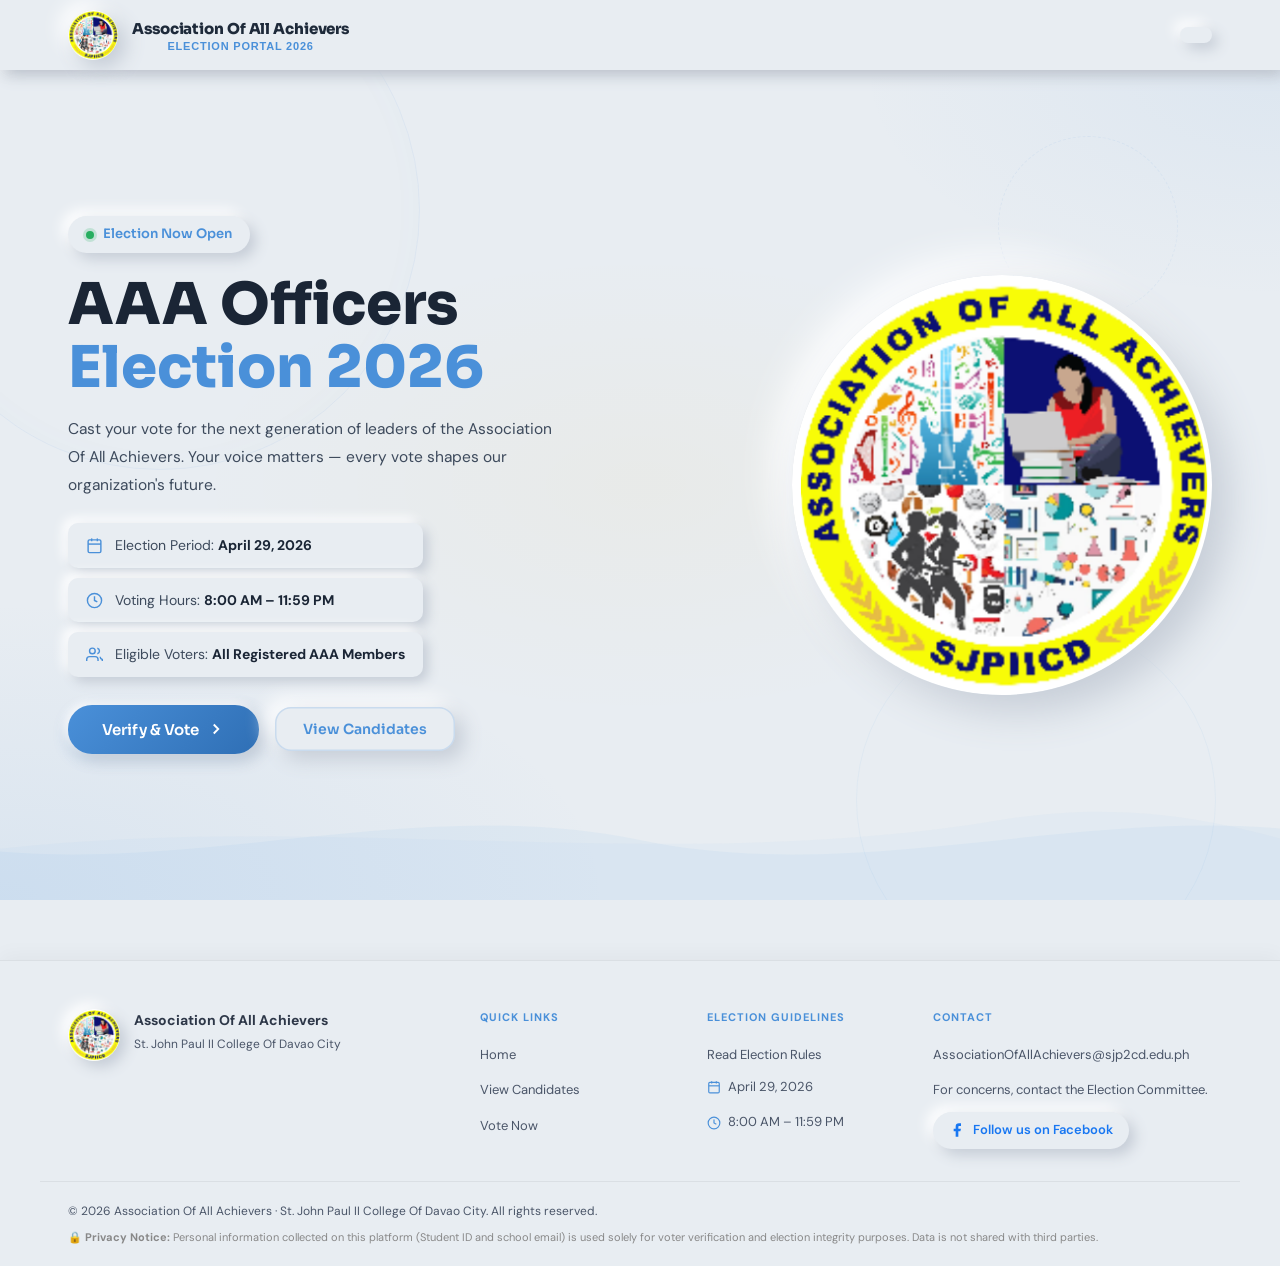
==== index.html @ 5f57560d "commit" ====
<!DOCTYPE html>
<html lang="en">
<head>
  <meta charset="UTF-8" />
  <meta name="viewport" content="width=device-width, initial-scale=1.0" />
  <title>AAA Election System</title>
  <link rel="icon" type="image/png" href="img/AAA.png" />
  <link rel="preconnect" href="https://fonts.googleapis.com" />
  <link rel="preconnect" href="https://fonts.gstatic.com" crossorigin />
  <link href="https://fonts.googleapis.com/css2?family=Sora:wght@300;400;500;600;700;800&family=DM+Sans:ital,opsz,wght@0,9..40,300;0,9..40,400;0,9..40,500;1,9..40,300&display=swap" rel="stylesheet" />
  <link rel="stylesheet" href="css/style.css" />
</head>
<body>

  <!-- HEADER -->
  <header class="site-header">
    <div class="header-inner">
      <button class="logo" onclick="goToStep('stepLanding')" title="Home">
        <div class="logo-badge">
          <img src="img/AAA.png" alt="AAA Logo" class="logo-img" />
        </div>
        <div class="logo-text">
          <span class="org-name">Association Of All Achievers</span>
          <span class="election-label">Election Portal 2026</span>
        </div>
      </button>
      <div class="header-status" id="headerStatus"></div>
    </div>
  </header>

  <main id="app">

    <!-- STEP 1: LANDING -->
    <section id="stepLanding" class="step active">
      <div class="landing-hero">
        <div class="hero-bg-pattern"></div>
        <div class="hero-content">

          <!-- Left: Text -->
          <div class="hero-text">
            <div class="election-badge">
              <span class="badge-dot"></span>
              Election Now Open
            </div>
            <h1 class="hero-title">
              AAA Officers<br />
              <span class="title-accent">Election 2026</span>
            </h1>
            <p class="hero-desc">
              Cast your vote for the next generation of leaders of the Association Of All Achievers.
              Your voice matters — every vote shapes our organization's future.
            </p>
            <div class="election-meta">
              <div class="meta-item">
                <svg viewBox="0 0 24 24" fill="none" stroke="currentColor" stroke-width="2"><rect x="3" y="4" width="18" height="18" rx="2"/><line x1="16" y1="2" x2="16" y2="6"/><line x1="8" y1="2" x2="8" y2="6"/><line x1="3" y1="10" x2="21" y2="10"/></svg>
                <span>Election Period: <strong>April 29, 2026</strong></span>
              </div>
              <div class="meta-item">
                <svg viewBox="0 0 24 24" fill="none" stroke="currentColor" stroke-width="2"><circle cx="12" cy="12" r="10"/><polyline points="12 6 12 12 16 14"/></svg>
                <span>Voting Hours: <strong>8:00 AM – 11:59 PM</strong></span>
              </div>
              <div class="meta-item">
                <svg viewBox="0 0 24 24" fill="none" stroke="currentColor" stroke-width="2"><path d="M17 21v-2a4 4 0 0 0-4-4H5a4 4 0 0 0-4 4v2"/><circle cx="9" cy="7" r="4"/><path d="M23 21v-2a4 4 0 0 1-3-3.87"/><path d="M16 3.13a4 4 0 0 1 0 7.75"/></svg>
                <span>Eligible Voters: <strong>All Registered AAA Members</strong></span>
              </div>
            </div>
            <div class="hero-actions">
              <button class="btn-primary btn-large" onclick="goToStep('stepVerify')">
                <span>Verify &amp; Vote</span>
                <svg viewBox="0 0 24 24" fill="none" stroke="currentColor" stroke-width="2.5"><polyline points="9 18 15 12 9 6"/></svg>
              </button>
              <button class="btn-ghost" onclick="goToStep('stepCandidates')">View Candidates</button>
            </div>
          </div><!-- end hero-text -->

          <!-- Right: Logo -->
          <div class="hero-visual">
            <div class="vote-illustration">
              <div class="vi-circle vi-c1"></div>
              <div class="vi-circle vi-c2"></div>
              <div class="vi-logo-wrap">
                <img src="img/AAA.png" alt="Association Of All Achievers" class="vi-logo-img" />
              </div>
            </div>
          </div>

        </div><!-- end hero-content -->
      </div><!-- end landing-hero -->
    </section>

    <!-- STEP 2: VOTER VERIFICATION -->
    <section id="stepVerify" class="step">
      <div class="container">
        <div class="step-header">
          <button class="back-btn" onclick="goToStep('stepLanding')">
            <svg viewBox="0 0 24 24" fill="none" stroke="currentColor" stroke-width="2.5"><polyline points="15 18 9 12 15 6"/></svg>
            Back
          </button>
          <div class="step-indicator">
            <span class="si-num">01</span>
            <span class="si-label">Voter Verification</span>
          </div>
        </div>
        <div class="verify-layout">
          <div class="verify-info">
            <h2 class="section-title">Verify Your Identity</h2>
            <p class="section-desc">Enter your Student ID and school email to access the ballot. Only registered members in the voter masterlist may vote.</p>
            <div class="info-rules">
              <div class="rule-item">
                <div class="rule-icon">
                  <svg viewBox="0 0 24 24" fill="none" stroke="currentColor" stroke-width="2"><path d="M22 10v6M2 10l10-5 10 5-10 5z"/><path d="M6 12v5c3 3 9 3 12 0v-5"/></svg>
                </div>
                <p>Must be a registered AAA member</p>
              </div>
              <div class="rule-item">
                <div class="rule-icon">
                  <svg viewBox="0 0 24 24" fill="none" stroke="currentColor" stroke-width="2"><path d="M4 4h16c1.1 0 2 .9 2 2v12c0 1.1-.9 2-2 2H4c-1.1 0-2-.9-2-2V6c0-1.1.9-2 2-2z"/><polyline points="22,6 12,13 2,6"/></svg>
                </div>
                <p>School email must end with @sjp2cd.edu.ph</p>
              </div>
              <div class="rule-item">
                <div class="rule-icon">
                  <svg viewBox="0 0 24 24" fill="none" stroke="currentColor" stroke-width="2"><path d="M9 12l2 2 4-4"/><path d="M20 12c0 4.418-3.582 8-8 8S4 16.418 4 12 7.582 4 12 4s8 3.582 8 8z"/></svg>
                </div>
                <p>Each student can vote only once</p>
              </div>
            </div>
          </div>
          <div class="verify-form-card">
            <div class="form-card-header">
              <div class="form-card-icon">
                <svg viewBox="0 0 24 24" fill="none" stroke="currentColor" stroke-width="2"><path d="M12 22s8-4 8-10V5l-8-3-8 3v7c0 6 8 10 8 10z"/></svg>
              </div>
              <div><h3>Voter Login</h3><p>Enter your credentials below</p></div>
            </div>
            <div class="form-group">
              <label for="studentId">Student ID</label>
              <div class="input-wrapper">
                <svg class="input-icon" viewBox="0 0 24 24" fill="none" stroke="currentColor" stroke-width="2"><rect x="2" y="7" width="20" height="14" rx="2"/><path d="M16 3H8a1 1 0 0 0-1 1v3h10V4a1 1 0 0 0-1-1z"/></svg>
                <input type="text" id="studentId" placeholder="e.g. 2021-00123" autocomplete="off" />
              </div>
              <span class="field-error" id="studentIdError"></span>
            </div>
            <div class="form-group">
              <label for="schoolEmail">School Email</label>
              <div class="input-wrapper">
                <svg class="input-icon" viewBox="0 0 24 24" fill="none" stroke="currentColor" stroke-width="2"><path d="M4 4h16c1.1 0 2 .9 2 2v12c0 1.1-.9 2-2 2H4c-1.1 0-2-.9-2-2V6c0-1.1.9-2 2-2z"/><polyline points="22,6 12,13 2,6"/></svg>
                <input type="email" id="schoolEmail" placeholder="yourname@sjp2cd.edu.ph" autocomplete="off" />
              </div>
              <span class="field-error" id="schoolEmailError"></span>
            </div>
            <div class="form-message" id="verifyMessage"></div>
            <button class="btn-primary btn-full" id="verifyBtn" onclick="verifyVoter()">
              <span id="verifyBtnText">Verify Identity</span>
              <div class="btn-spinner hidden" id="verifySpinner"></div>
            </button>
          </div>
        </div>
      </div>
    </section>

    <!-- STEP 3: CANDIDATES -->
    <section id="stepCandidates" class="step">
      <div class="container">
        <div class="step-header">
          <button class="back-btn" id="candidatesBackBtn" onclick="goToStep('stepLanding')">
            <svg viewBox="0 0 24 24" fill="none" stroke="currentColor" stroke-width="2.5"><polyline points="15 18 9 12 15 6"/></svg>
            Back
          </button>
          <div class="step-indicator">
            <span class="si-num">02</span>
            <span class="si-label">Meet the Candidates</span>
          </div>
        </div>
        <div class="candidates-header">
          <h2 class="section-title">Candidates for AY 2026–2027</h2>
          <p class="section-desc">Get to know the candidates running for office. Click on any candidate to read their full platform.</p>
        </div>
        <div id="candidatesDisplay" class="candidates-wrapper">
          <div class="loading-state"><div class="spinner"></div><p>Loading candidates...</p></div>
        </div>
        <div class="candidates-footer" id="candidatesFooter" style="display:none;">
          <button class="btn-primary btn-large" onclick="proceedToVote()">
            <span>Proceed to Vote</span>
            <svg viewBox="0 0 24 24" fill="none" stroke="currentColor" stroke-width="2.5"><polyline points="9 18 15 12 9 6"/></svg>
          </button>
        </div>
      </div>
    </section>

    <!-- STEP 4: BALLOT -->
    <section id="stepBallot" class="step">
      <div class="container">
        <div class="step-header">
          <button class="back-btn" onclick="goToStep('stepCandidates')">
            <svg viewBox="0 0 24 24" fill="none" stroke="currentColor" stroke-width="2.5"><polyline points="15 18 9 12 15 6"/></svg>
            Back
          </button>
          <div class="step-indicator">
            <span class="si-num">03</span>
            <span class="si-label">Official Ballot</span>
          </div>
        </div>
        <div class="ballot-header">
          <h2 class="section-title">Cast Your Vote</h2>
          <p class="section-desc">Select <strong>one candidate per position</strong>. You must vote for all positions before submitting.</p>
          <div class="voter-badge" id="voterBadge">
            <svg viewBox="0 0 24 24" fill="none" stroke="currentColor" stroke-width="2"><path d="M20 21v-2a4 4 0 0 0-4-4H8a4 4 0 0 0-4 4v2"/><circle cx="12" cy="7" r="4"/></svg>
            <span id="voterName">Verified Voter</span>
          </div>
        </div>
        <div id="ballotDisplay" class="ballot-wrapper"></div>
        <div class="ballot-progress">
          <div class="progress-label">
            <span>Positions filled:</span>
            <span id="progressCount">0 / 0</span>
          </div>
          <div class="progress-bar"><div class="progress-fill" id="progressFill"></div></div>
        </div>
        <div class="ballot-actions">
          <button class="btn-primary btn-large" id="reviewBtn" onclick="goToReview()" disabled>
            <span>Review &amp; Submit</span>
            <svg viewBox="0 0 24 24" fill="none" stroke="currentColor" stroke-width="2.5"><polyline points="9 18 15 12 9 6"/></svg>
          </button>
        </div>
      </div>
    </section>

    <!-- STEP 5: REVIEW -->
    <section id="stepReview" class="step">
      <div class="container">
        <div class="step-header">
          <button class="back-btn" onclick="goToStep('stepBallot')">
            <svg viewBox="0 0 24 24" fill="none" stroke="currentColor" stroke-width="2.5"><polyline points="15 18 9 12 15 6"/></svg>
            Back to Ballot
          </button>
          <div class="step-indicator">
            <span class="si-num">04</span>
            <span class="si-label">Review Your Votes</span>
          </div>
        </div>
        <div class="review-header">
          <h2 class="section-title">Review Your Selections</h2>
          <p class="section-desc">Please double-check your choices. <strong>Votes cannot be changed after submission.</strong></p>
        </div>
        <div id="reviewDisplay" class="review-wrapper"></div>
        <div class="review-warning">
          <svg viewBox="0 0 24 24" fill="none" stroke="currentColor" stroke-width="2"><path d="M10.29 3.86L1.82 18a2 2 0 0 0 1.71 3h16.94a2 2 0 0 0 1.71-3L13.71 3.86a2 2 0 0 0-3.42 0z"/><line x1="12" y1="9" x2="12" y2="13"/><line x1="12" y1="17" x2="12.01" y2="17"/></svg>
          <p>By clicking "Submit Vote", you confirm that these are your final choices. This action is <strong>irreversible</strong>.</p>
        </div>
        <div class="review-actions">
          <button class="btn-outline" onclick="goToStep('stepBallot')">Edit Ballot</button>
          <button class="btn-primary btn-large" id="submitBtn" onclick="submitVote()">
            <span id="submitBtnText">Submit Vote</span>
            <div class="btn-spinner hidden" id="submitSpinner"></div>
          </button>
        </div>
      </div>
    </section>

    <!-- STEP 6: SUCCESS -->
    <section id="stepSuccess" class="step">
      <div class="container">
        <div class="success-wrapper">
          <div class="success-animation">
            <div class="success-ring"></div>
            <div class="success-check">
              <svg viewBox="0 0 24 24" fill="none" stroke="currentColor" stroke-width="3"><polyline points="20 6 9 17 4 12"/></svg>
            </div>
          </div>
          <h2 class="success-title">Vote Submitted!</h2>
          <p class="success-desc">Your vote has been recorded successfully. Thank you for participating in the AAA Election 2026.</p>
          <div class="ref-card" id="refCard">
            <p class="ref-label">Reference Number</p>
            <p class="ref-num" id="refNumber">—</p>
            <p class="ref-hint">Take a screenshot of this for your records.</p>
          </div>
          <div class="success-summary" id="successSummary"></div>
          <p class="success-footer">The polls close on <strong>April 29, 2026 at 11:59 PM</strong>. Results will be announced shortly after.</p>
        </div>
      </div>
    </section>

  </main>

  <!-- FOOTER -->
  <footer class="site-footer">
    <div class="footer-inner">

      <!-- Brand -->
      <div class="footer-brand">
        <div class="footer-logo">
          <img src="img/AAA.png" alt="AAA Logo" />
        </div>
        <div>
          <p class="footer-org">Association Of All Achievers</p>
          <p class="footer-school">St. John Paul II College Of Davao City</p>
        </div>
      </div>

      <!-- Quick Links -->
      <div class="footer-col">
        <p class="footer-heading">Quick Links</p>
        <ul class="footer-links">
          <li><a href="#" onclick="goToStep('stepLanding'); return false;">Home</a></li>
          <li><a href="#" onclick="goToStep('stepCandidates'); return false;">View Candidates</a></li>
          <li><a href="#" onclick="goToStep('stepVerify'); return false;">Vote Now</a></li>
        </ul>
      </div>

      <!-- Election Guidelines -->
      <div class="footer-col">
        <p class="footer-heading">Election Guidelines</p>
        <ul class="footer-links">
          <li><a href="#" onclick="openGuidelinesModal(); return false;">Read Election Rules</a></li>
          <li><span class="footer-text footer-icon-item">
            <svg viewBox="0 0 24 24" fill="none" stroke="currentColor" stroke-width="2" width="14" height="14"><rect x="3" y="4" width="18" height="18" rx="2"/><line x1="16" y1="2" x2="16" y2="6"/><line x1="8" y1="2" x2="8" y2="6"/><line x1="3" y1="10" x2="21" y2="10"/></svg>
            April 29, 2026
          </span></li>
          <li><span class="footer-text footer-icon-item">
            <svg viewBox="0 0 24 24" fill="none" stroke="currentColor" stroke-width="2" width="14" height="14"><circle cx="12" cy="12" r="10"/><polyline points="12 6 12 12 16 14"/></svg>
            8:00 AM – 11:59 PM
          </span></li>
        </ul>
      </div>

      <!-- Contact -->
      <div class="footer-col">
        <p class="footer-heading">Contact</p>
        <ul class="footer-links">
          <li><a href="mailto:AssociationOfAllAchievers@sjp2cd.edu.ph">AssociationOfAllAchievers@sjp2cd.edu.ph</a></li>
          <li><span class="footer-text">For concerns, contact the Election Committee.</span></li>
          <li>
            <a href="https://www.facebook.com/profile.php?id=61577007655393" target="_blank" rel="noopener noreferrer" class="fb-link">
              <svg xmlns="http://www.w3.org/2000/svg" viewBox="0 0 24 24" fill="currentColor" width="16" height="16"><path d="M18 2h-3a5 5 0 0 0-5 5v3H7v4h3v8h4v-8h3l1-4h-4V7a1 1 0 0 1 1-1h3z"/></svg>
              Follow us on Facebook
            </a>
          </li>
        </ul>
      </div>

    </div>

    <!-- Bottom bar -->
    <div class="footer-bottom">
      <p>© 2026 Association Of All Achievers · St. John Paul II College Of Davao City. All rights reserved.</p>
      <p class="footer-privacy">
        🔒 <strong>Privacy Notice:</strong> Personal information collected on this platform (Student ID and school email) is used solely for voter verification and election integrity purposes. Data is not shared with third parties.
      </p>
    </div>
  </footer>

  <!-- ELECTION GUIDELINES MODAL -->
  <div class="modal-overlay" id="guidelinesOverlay" onclick="closeGuidelinesModal()">
    <div class="modal-card" onclick="event.stopPropagation()" style="max-width:560px;">
      <button class="modal-close" onclick="closeGuidelinesModal()">
        <svg viewBox="0 0 24 24" fill="none" stroke="currentColor" stroke-width="2.5"><line x1="18" y1="6" x2="6" y2="18"/><line x1="6" y1="6" x2="18" y2="18"/></svg>
      </button>
      <div style="padding: 36px 32px;">
        <h2 style="font-size:1.3rem; font-weight:700; color:var(--text-primary); margin-bottom:6px;">Election Guidelines</h2>
        <p style="font-size:13px; color:var(--text-secondary); margin-bottom:24px;">AAA Officers Election AY 2026–2027</p>
        <ol class="guidelines-list">
          <li>Only registered AAA members with a valid Student ID and school email (<strong>@sjp2cd.edu.ph</strong>) are eligible to vote.</li>
          <li>Each voter may cast their vote <strong>only once</strong>. Duplicate voting is strictly prohibited.</li>
          <li>Voters must select <strong>one candidate per position</strong>. Incomplete ballots will not be accepted.</li>
          <li>Once submitted, votes are <strong>final and cannot be changed</strong>.</li>
          <li>Campaigning, vote-buying, and any form of electoral fraud are strictly prohibited.</li>
          <li>All personal data collected is used solely for voter verification and will not be shared with third parties.</li>
          <li>Results will be announced by the Election Committee after the polls close on <strong>April 29, 2026 at 11:59 PM</strong>.</li>
          <li>Any disputes or concerns must be raised with the Election Committee within 24 hours after the polls close.</li>
        </ol>
      </div>
    </div>
  </div>

  <!-- CANDIDATE DETAIL MODAL -->
  <div class="modal-overlay" id="modalOverlay" onclick="closeModal()">
    <div class="modal-card" onclick="event.stopPropagation()">
      <button class="modal-close" onclick="closeModal()">
        <svg viewBox="0 0 24 24" fill="none" stroke="currentColor" stroke-width="2.5"><line x1="18" y1="6" x2="6" y2="18"/><line x1="6" y1="6" x2="18" y2="18"/></svg>
      </button>
      <div id="modalContent"></div>
    </div>
  </div>

  <!-- BACK TO TOP BUTTON -->
  <button class="back-to-top" id="backToTop" onclick="backToTop()" title="Back to top">
    <svg viewBox="0 0 24 24" fill="none" stroke="currentColor" stroke-width="2.5"><polyline points="18 15 12 9 6 15"/></svg>
  </button>

  <script src="js/config.js"></script>
  <script src="js/data.js"></script>
  <script src="js/app.js"></script>
</body>
</html>
---- css/style.css ----
/* =============================================
   AAA ELECTION SYSTEM — NEUMORPHIC UI
   Soft, tactile, extruded design
   Font: Sora + DM Sans
============================================= */

:root {
  --bg: #e8edf2;
  --surface: #e8edf2;
  --shadow-light: #ffffff;
  --shadow-dark: #c5ccd6;
  --neu-flat: 6px 6px 14px var(--shadow-dark), -6px -6px 14px var(--shadow-light);
  --neu-pressed: inset 4px 4px 10px var(--shadow-dark), inset -4px -4px 10px var(--shadow-light);
  --neu-raised: 8px 8px 20px var(--shadow-dark), -8px -8px 20px var(--shadow-light);
  --neu-raised-lg: 12px 12px 28px var(--shadow-dark), -12px -12px 28px var(--shadow-light);
  --neu-inset: inset 3px 3px 8px var(--shadow-dark), inset -3px -3px 8px var(--shadow-light);
  --primary: #4a90d9;
  --primary-dark: #2f6fb5;
  --primary-glow: rgba(74, 144, 217, 0.25);
  --accent: #f0a500;
  --accent-glow: rgba(240, 165, 0, 0.2);
  --success: #27ae60;
  --success-glow: rgba(39, 174, 96, 0.2);
  --danger: #e74c3c;
  --danger-glow: rgba(231, 76, 60, 0.2);
  --text: #2d3748;
  --text-primary: #2d3748;
  --text-secondary: #4a5568;
  --text-muted: #718096;
  --text-light: #a0aec0;
  --radius: 16px;
  --radius-sm: 10px;
  --radius-lg: 24px;
  --radius-xl: 32px;
  --font: 'Sora', sans-serif;
  --font-head: 'Sora', sans-serif;
  --font-body: 'DM Sans', sans-serif;
  --transition: .25s cubic-bezier(.4, 0, .2, 1);
}

*, *::before, *::after { box-sizing: border-box; margin: 0; padding: 0; }
html { scroll-behavior: smooth; }
body { font-family: var(--font-body); background: var(--bg); color: var(--text); line-height: 1.6; min-height: 100vh; display: flex; flex-direction: column; }

/* ======= HEADER — stronger navbar presence ======= */
.site-header { background: var(--bg); box-shadow: 0 2px 16px rgba(0,0,0,.07), var(--neu-flat); position: sticky; top: 0; z-index: 100; }
.header-inner { max-width: 1200px; margin: 0 auto; padding: 0 28px; height: 70px; display: flex; align-items: center; justify-content: space-between; width: 100%; }
.logo { display: flex; align-items: center; gap: 14px; }
.logo-badge { width: 50px; height: 50px; border-radius: 50%; overflow: hidden; box-shadow: var(--neu-raised); display: flex; align-items: center; justify-content: center; flex-shrink: 0; }
.logo-img { width: 100%; height: 100%; object-fit: cover; border-radius: 50%; display: block; }
.logo-text { display: flex; flex-direction: column; gap: 2px; }
.org-name { font-family: var(--font-head); font-weight: 800; font-size: 15px; color: #1e2a3a; letter-spacing: -.1px; }
.election-label { font-size: 11px; color: var(--primary); font-weight: 700; letter-spacing: .8px; text-transform: uppercase; }
.header-status { font-size: 13px; color: var(--success); font-weight: 600; display: flex; align-items: center; gap: 6px; background: var(--bg); padding: 8px 16px; border-radius: 99px; box-shadow: var(--neu-flat); }

/* ======= LOGO AS HOME BUTTON ======= */
button.logo { background: none; border: none; cursor: pointer; padding: 6px 10px 6px 0; border-radius: var(--radius-sm); transition: var(--transition); }
button.logo:hover { opacity: .8; transform: scale(.97); }
button.logo:active { transform: scale(.94); }

/* ======= STEPS ======= */
#app { flex: 1; }
.step { display: none; animation: fadeUp .4s ease; }
.step.active { display: block; }
@keyframes fadeUp { from { opacity: 0; transform: translateY(20px); } to { opacity: 1; transform: translateY(0); } }

/* ======= CONTAINER ======= */
.container { max-width: 1100px; margin: 0 auto; padding: 44px 28px 88px; }

/* ======= LANDING HERO ======= */
.landing-hero { min-height: calc(100vh - 70px); display: flex; align-items: center; background: var(--bg); position: relative; overflow: hidden; }
.hero-content { max-width: 1200px; width: 100%; margin: 0 auto; padding: 80px 28px; display: grid; grid-template-columns: 1fr auto; gap: 80px; align-items: center; position: relative; z-index: 2; }
.hero-text { display: flex; flex-direction: column; align-items: flex-start; }

/* Election badge */
.election-badge { display: inline-flex; align-items: center; gap: 9px; background: var(--bg); box-shadow: var(--neu-flat); border-radius: 99px; padding: 8px 18px; font-size: 13px; font-weight: 600; color: var(--primary); font-family: var(--font-head); margin-bottom: 20px; width: fit-content; align-self: flex-start; }
.badge-dot { width: 8px; height: 8px; background: var(--success); border-radius: 50%; box-shadow: 0 0 0 3px var(--success-glow); animation: pulse 2s infinite; flex-shrink: 0; }
@keyframes pulse { 0%,100% { box-shadow: 0 0 0 3px var(--success-glow); } 50% { box-shadow: 0 0 0 6px rgba(39,174,96,.08); } }

/* point 1+3: tighter rhythm, stronger contrast */
.hero-title { font-family: var(--font-head); font-size: clamp(2.4rem, 5vw, 3.6rem); font-weight: 800; color: #1a2535; line-height: 1.1; margin-bottom: 16px; }
.title-accent { color: var(--primary); }
.hero-desc { font-size: 15.5px; color: #3d4a5c; max-width: 500px; margin-bottom: 24px; line-height: 1.8; }

/* point 1+5: consistent spacing, flush-left cards */
.election-meta { display: flex; flex-direction: column; gap: 10px; margin-bottom: 28px; }
.meta-item { display: flex; align-items: center; gap: 12px; font-size: 14px; color: #3d4a5c; background: var(--bg); padding: 11px 18px; border-radius: var(--radius-sm); box-shadow: 5px 5px 12px var(--shadow-dark), -5px -5px 12px var(--shadow-light); width: 100%; max-width: 360px; }
.meta-item svg { width: 17px; height: 17px; color: var(--primary); flex-shrink: 0; }
.meta-item strong { color: #1a2535; font-weight: 700; }
.hero-actions { display: flex; align-items: center; gap: 16px; flex-wrap: wrap; }

/* ======= HERO VISUAL — point 2: smaller logo ======= */
.hero-visual {
  flex-shrink: 0;
  position: relative;
  z-index: 1;
  display: flex;
  justify-content: center;
}

.vote-illustration {
  position: relative;
  width: 420px;
  height: 420px;
}

.vi-logo-wrap {
  position: absolute;
  top: 50%;
  left: 50%;
  transform: translate(-50%, -50%);
  width: 420px;
  height: 420px;
  border-radius: 50%;
  overflow: hidden;
  box-shadow:
    16px 16px 40px var(--shadow-dark),
    -16px -16px 40px var(--shadow-light),
    0 0 0 6px var(--bg);
  animation: floatLogo 5s ease-in-out infinite;
}
@keyframes floatLogo { 0%,100% { transform: translate(-50%,-50%) translateY(0); } 50% { transform: translate(-50%,-50%) translateY(-14px); } }
.vi-logo-img { width: 100%; height: 100%; object-fit: cover; border-radius: 50%; }

/* ======= HERO BACKGROUND — point 6: subtle circles ======= */
.hero-bg-pattern {
  position: absolute; inset: 0;
  pointer-events: none;
  overflow: hidden;
  background:
    radial-gradient(ellipse 80% 60% at 0% 100%, rgba(74,144,217,.09) 0%, transparent 60%),
    radial-gradient(ellipse 60% 50% at 100% 0%, rgba(74,144,217,.07) 0%, transparent 55%),
    radial-gradient(ellipse 50% 40% at 50% 50%, rgba(240,165,0,.04) 0%, transparent 70%);
  animation: meshShift 10s ease-in-out infinite alternate;
}
@keyframes meshShift {
  0%   { opacity: .8; transform: scale(1); }
  50%  { opacity: 1;  transform: scale(1.03); }
  100% { opacity: .9; transform: scale(1.01); }
}
.hero-bg-pattern::before {
  content: '';
  position: absolute;
  width: 520px; height: 520px;
  border-radius: 50%;
  border: 1px solid rgba(74,144,217,.08);
  top: -120px; left: -100px;
  box-shadow: inset 0 0 40px rgba(74,144,217,.02);
  animation: spinRing 30s linear infinite;
}
.hero-bg-pattern::after {
  content: '';
  position: absolute;
  width: 360px; height: 360px;
  border-radius: 50%;
  border: 1px solid rgba(74,144,217,.06);
  bottom: -80px; right: 5%;
  animation: spinRing 22s linear infinite reverse;
}
@keyframes spinRing {
  from { transform: rotate(0deg) scale(1); }
  50%  { transform: rotate(180deg) scale(1.06); }
  to   { transform: rotate(360deg) scale(1); }
}
.landing-hero::before {
  content: '';
  position: absolute;
  bottom: 0; left: 0; right: 0;
  height: 120px;
  pointer-events: none;
  background:
    url("data:image/svg+xml,%3Csvg xmlns='http://www.w3.org/2000/svg' viewBox='0 0 1440 120'%3E%3Cpath fill='rgba(74,144,217,0.06)' d='M0,60 C240,110 480,10 720,60 C960,110 1200,10 1440,60 L1440,120 L0,120 Z'/%3E%3C/svg%3E") center bottom / cover no-repeat,
    url("data:image/svg+xml,%3Csvg xmlns='http://www.w3.org/2000/svg' viewBox='0 0 1440 120'%3E%3Cpath fill='rgba(74,144,217,0.04)' d='M0,80 C360,20 720,100 1080,40 C1260,10 1380,70 1440,80 L1440,120 L0,120 Z'/%3E%3C/svg%3E") center bottom / cover no-repeat;
  animation: waveShift 8s ease-in-out infinite alternate;
  z-index: 0;
}
@keyframes waveShift { 0% { transform: translateX(0); } 100% { transform: translateX(-30px); } }
.landing-hero::after {
  content: '';
  position: absolute;
  top: 8%; right: 8%;
  width: 180px; height: 180px;
  border-radius: 50%;
  border: 1px dashed rgba(74,144,217,.08);
  animation: spinRing 18s linear infinite reverse;
  pointer-events: none;
  z-index: 0;
}

/* ======= BUTTONS ======= */
.btn-primary { display: inline-flex; align-items: center; gap: 8px; background: linear-gradient(135deg, var(--primary), var(--primary-dark)); color: #fff; border: none; border-radius: var(--radius); padding: 13px 26px; font-size: 14px; font-weight: 600; font-family: var(--font-head); cursor: pointer; transition: var(--transition); box-shadow: 6px 6px 16px var(--shadow-dark), -3px -3px 10px var(--shadow-light), 0 4px 15px var(--primary-glow); text-decoration: none; }
.btn-primary:hover { transform: translateY(-2px); box-shadow: 8px 8px 20px var(--shadow-dark), -4px -4px 12px var(--shadow-light), 0 8px 24px var(--primary-glow); }
.btn-primary:active { transform: translateY(0); box-shadow: var(--neu-pressed); }
.btn-primary:disabled { opacity: .5; cursor: not-allowed; transform: none; }
.btn-primary.btn-large { padding: 15px 34px; font-size: 15px; border-radius: var(--radius-lg); letter-spacing: .1px; }
.btn-primary.btn-full { width: 100%; justify-content: center; padding: 15px; }
.btn-primary svg { width: 18px; height: 18px; }

/* point 4: stronger secondary CTA */
.btn-ghost { display: inline-flex; align-items: center; gap: 8px; background: var(--bg); color: var(--primary); border: none; border-radius: var(--radius); padding: 13px 28px; font-size: 14px; font-weight: 600; font-family: var(--font-head); cursor: pointer; transition: var(--transition); box-shadow: var(--neu-raised), inset 0 0 0 1.5px rgba(74,144,217,.2); }
.btn-ghost:hover { color: var(--primary-dark); box-shadow: var(--neu-raised-lg), inset 0 0 0 1.5px rgba(74,144,217,.35); transform: translateY(-2px); }
.btn-ghost:active { box-shadow: var(--neu-pressed); transform: translateY(0); }
.btn-outline { display: inline-flex; align-items: center; gap: 8px; background: var(--bg); color: var(--primary); border: none; border-radius: var(--radius-lg); padding: 14px 30px; font-size: 15px; font-weight: 600; font-family: var(--font-head); cursor: pointer; transition: var(--transition); box-shadow: var(--neu-raised); }
.btn-outline:hover { box-shadow: var(--neu-raised-lg); transform: translateY(-2px); }
.btn-outline:active { box-shadow: var(--neu-pressed); transform: translateY(0); }

/* ======= STEP HEADER ======= */
.step-header { display: flex; align-items: center; gap: 18px; margin-bottom: 40px; padding-bottom: 24px; position: relative; }
.step-header::after { content: ''; position: absolute; bottom: 0; left: 0; right: 0; height: 2px; background: var(--bg); box-shadow: 0 1px 3px var(--shadow-dark), 0 -1px 2px var(--shadow-light); border-radius: 2px; }
.back-btn { display: flex; align-items: center; gap: 7px; background: var(--bg); border: none; border-radius: var(--radius-sm); padding: 10px 16px; font-size: 13px; color: var(--text-secondary); font-family: var(--font-body); cursor: pointer; transition: var(--transition); box-shadow: var(--neu-flat); }
.back-btn:hover { color: var(--primary); box-shadow: var(--neu-raised); }
.back-btn:active { box-shadow: var(--neu-pressed); }
.back-btn svg { width: 16px; height: 16px; }
.step-indicator { display: flex; align-items: center; gap: 12px; }
.si-num { font-family: var(--font-head); font-size: 26px; font-weight: 800; color: var(--primary); opacity: .25; line-height: 1; }
.si-label { font-family: var(--font-head); font-size: 15px; font-weight: 700; color: var(--text); }

/* ======= SECTION TITLES ======= */
.section-title { font-family: var(--font-head); font-size: clamp(1.5rem, 3vw, 2rem); font-weight: 800; color: var(--text); margin-bottom: 10px; }
.section-desc { font-size: 15px; color: var(--text-secondary); line-height: 1.7; max-width: 600px; }

/* ======= VERIFY ======= */
.verify-layout { display: grid; grid-template-columns: 1fr 1fr; gap: 52px; align-items: start; }
.verify-info .section-title { margin-bottom: 14px; }
.info-rules { margin-top: 28px; display: flex; flex-direction: column; gap: 14px; }
.rule-item { display: flex; align-items: center; gap: 14px; background: var(--bg); border-radius: var(--radius-sm); padding: 14px 18px; box-shadow: var(--neu-flat); transition: var(--transition); }
.rule-item:hover { box-shadow: var(--neu-raised); }
/* uniform blue SVG icons */
.rule-icon { width: 36px; height: 36px; border-radius: 10px; background: var(--bg); box-shadow: var(--neu-flat); display: flex; align-items: center; justify-content: center; flex-shrink: 0; }
.rule-icon svg { width: 18px; height: 18px; stroke: var(--primary); }
.rule-item p { font-size: 13px; color: #3d4a5c; font-weight: 500; }
.verify-form-card { background: var(--bg); border-radius: var(--radius-xl); padding: 32px; box-shadow: var(--neu-raised-lg); }
.form-card-header { display: flex; align-items: center; gap: 16px; margin-bottom: 28px; padding-bottom: 22px; position: relative; }
.form-card-header::after { content: ''; position: absolute; bottom: 0; left: 0; right: 0; height: 2px; box-shadow: 0 1px 3px var(--shadow-dark), 0 -1px 2px var(--shadow-light); border-radius: 2px; background: var(--bg); }
.form-card-icon { width: 48px; height: 48px; background: var(--bg); border-radius: 14px; box-shadow: var(--neu-flat); display: flex; align-items: center; justify-content: center; flex-shrink: 0; }
.form-card-icon svg { width: 22px; height: 22px; color: var(--primary); }
.form-card-header h3 { font-family: var(--font-head); font-size: 17px; font-weight: 700; margin-bottom: 3px; }
.form-card-header p { font-size: 13px; color: var(--text-muted); }
.form-group { margin-bottom: 22px; }
.form-group label { display: block; font-size: 12px; font-weight: 700; color: var(--text-secondary); margin-bottom: 9px; text-transform: uppercase; letter-spacing: .8px; }
.input-wrapper { position: relative; }
.input-icon { position: absolute; left: 14px; top: 50%; transform: translateY(-50%); width: 18px; height: 18px; color: var(--text-muted); pointer-events: none; }
.form-group input { width: 100%; padding: 13px 16px 13px 44px; background: var(--bg); border: none; border-radius: var(--radius-sm); font-family: var(--font-body); font-size: 14px; color: var(--text); box-shadow: var(--neu-inset); outline: none; transition: var(--transition); }
.form-group input:focus { box-shadow: inset 3px 3px 8px var(--shadow-dark), inset -3px -3px 8px var(--shadow-light), 0 0 0 3px var(--primary-glow); }
.form-group input::placeholder { color: var(--text-light); }
.form-group input.error { box-shadow: var(--neu-inset), 0 0 0 2px var(--danger-glow); }
.field-error { display: block; font-size: 12px; color: var(--danger); margin-top: 6px; min-height: 16px; }
.form-message { margin-bottom: 20px; border-radius: var(--radius-sm); padding: 13px 16px; font-size: 13px; display: none; }
.form-message.error { display: block; color: var(--danger); background: var(--bg); box-shadow: var(--neu-flat), 0 0 0 2px var(--danger-glow); }
.form-message.success { display: block; color: var(--success); background: var(--bg); box-shadow: var(--neu-flat), 0 0 0 2px var(--success-glow); }
.form-message.info { display: block; color: var(--primary); background: var(--bg); box-shadow: var(--neu-flat), 0 0 0 2px var(--primary-glow); }

/* ======= SPINNER ======= */
.btn-spinner { width: 16px; height: 16px; border: 2px solid rgba(255,255,255,.35); border-top-color: #fff; border-radius: 50%; animation: spin .7s linear infinite; }
.spinner { width: 40px; height: 40px; border: 3px solid var(--shadow-dark); border-top-color: var(--primary); border-radius: 50%; animation: spin .7s linear infinite; margin: 0 auto 18px; }
@keyframes spin { to { transform: rotate(360deg); } }
.hidden { display: none !important; }
.loading-state { text-align: center; padding: 70px 20px; color: var(--text-muted); font-size: 14px; }

/* ======= CANDIDATES ======= */
.candidates-header { margin-bottom: 36px; }
.position-group { margin-bottom: 52px; }
.position-label { font-family: var(--font-head); font-size: 15px; font-weight: 800; text-transform: uppercase; letter-spacing: 2px; color: var(--text-primary); margin-bottom: 16px; padding-bottom: 10px; border-bottom: 2px solid var(--primary); display: inline-block; }
.candidate-cards { display: grid; grid-template-columns: repeat(auto-fill, minmax(220px, 1fr)); gap: 24px; }
.candidate-card { background: var(--bg); border-radius: var(--radius-lg); overflow: hidden; box-shadow: var(--neu-raised); transition: var(--transition); cursor: pointer; }
.candidate-card:hover { transform: translateY(-6px); box-shadow: var(--neu-raised-lg); }
.candidate-card:active { box-shadow: var(--neu-flat); transform: translateY(0); }
.candidate-photo-wrap { aspect-ratio: 1; overflow: hidden; background: var(--bg); position: relative; }
.candidate-photo-wrap img { width: 100%; height: 100%; object-fit: cover; transition: transform .5s ease; }
.candidate-card:hover .candidate-photo-wrap img { transform: scale(1.06); }
.candidate-photo-placeholder { width: 100%; height: 100%; background: var(--bg); box-shadow: var(--neu-inset); display: flex; align-items: center; justify-content: center; font-family: var(--font-head); font-size: 38px; font-weight: 800; color: var(--primary); }
.candidate-info { padding: 18px; }
.candidate-name { font-family: var(--font-head); font-size: 15px; font-weight: 700; margin-bottom: 6px; }
.candidate-position-badge { display: inline-block; background: var(--bg); box-shadow: var(--neu-flat); color: var(--primary); font-size: 12px; font-weight: 700; padding: 6px 16px; border-radius: 99px; text-transform: uppercase; letter-spacing: .8px; margin-bottom: 8px; }
.candidate-meta { font-size: 12px; color: var(--text-muted); margin-bottom: 8px; }
.candidate-platform-preview { font-size: 12px; color: var(--text-secondary); line-height: 1.6; display: -webkit-box; -webkit-line-clamp: 2; -webkit-box-orient: vertical; overflow: hidden; }
.candidates-footer { margin-top: 44px; text-align: center; }

/* ======= PARTY FILTER BUTTONS ======= */
.party-filters { display: flex; flex-wrap: wrap; gap: 10px; margin-bottom: 32px; }
.party-filter-btn { padding: 8px 20px; border-radius: 30px; border: none; background: var(--bg); color: var(--text-secondary); font-family: var(--font); font-size: 13px; font-weight: 500; cursor: pointer; box-shadow: var(--neu-flat); transition: var(--transition); }
.party-filter-btn:hover { box-shadow: var(--neu-raised); color: var(--primary); }
.party-filter-btn.active { box-shadow: var(--neu-pressed); color: var(--primary); font-weight: 600; }

/* ======= PARTY BADGE ======= */
.party-badge { display: inline-flex; align-items: center; gap: 4px; margin: 4px 0 6px; padding: 4px 10px; border-radius: 20px; font-size: 11px; font-weight: 600; letter-spacing: .3px; background: color-mix(in srgb, var(--party-color, #4a90d9) 12%, var(--bg)); color: var(--party-color, #4a90d9); box-shadow: 2px 2px 5px var(--shadow-dark), -2px -2px 5px var(--shadow-light); }
.party-badge.party-independent { --party-color: #888; background: color-mix(in srgb, #888 10%, var(--bg)); color: #777; }

/* ======= BALLOT ======= */
.ballot-header { margin-bottom: 36px; }
.voter-badge { display: inline-flex; align-items: center; gap: 9px; background: var(--bg); box-shadow: var(--neu-flat), 0 0 0 2px var(--success-glow); color: var(--success); border-radius: 99px; padding: 8px 18px; font-size: 13px; font-weight: 600; margin-top: 18px; }
.voter-badge svg { width: 15px; height: 15px; }
.ballot-wrapper { margin-bottom: 36px; }
.ballot-position-group { margin-bottom: 36px; }
.ballot-position-header { background: var(--bg); border-radius: var(--radius-lg) var(--radius-lg) 0 0; padding: 18px 22px; box-shadow: 6px 0px 14px var(--shadow-dark), -6px 0px 14px var(--shadow-light), 0 -6px 14px var(--shadow-dark); position: relative; z-index: 1; }
.ballot-position-header::before { content: ''; position: absolute; left: 0; top: 0; bottom: 0; width: 4px; background: linear-gradient(to bottom, var(--primary), var(--primary-dark)); border-radius: var(--radius-lg) 0 0 0; }
.ballot-position-header h3 { font-family: var(--font-head); font-size: 15px; font-weight: 700; color: var(--text); margin-bottom: 3px; }
.ballot-position-header p { font-size: 12px; color: var(--text-muted); }
.ballot-candidates { background: var(--bg); border-radius: 0 0 var(--radius-lg) var(--radius-lg); overflow: hidden; box-shadow: 6px 8px 18px var(--shadow-dark), -6px 8px 18px var(--shadow-light); }
.ballot-option { display: flex; align-items: center; gap: 16px; padding: 16px 22px; cursor: pointer; transition: var(--transition); position: relative; border-bottom: 1px solid rgba(0,0,0,.04); }
.ballot-option:last-child { border-bottom: none; }
.ballot-option:hover { background: rgba(74,144,217,.04); }
.ballot-option.selected { background: rgba(74,144,217,.06); }
.ballot-option.selected::before { content: ''; position: absolute; left: 0; top: 0; bottom: 0; width: 3px; background: linear-gradient(to bottom, var(--primary), var(--primary-dark)); }
.ballot-radio { width: 22px; height: 22px; border-radius: 50%; flex-shrink: 0; background: var(--bg); box-shadow: var(--neu-inset); display: flex; align-items: center; justify-content: center; transition: var(--transition); }
.ballot-option.selected .ballot-radio { box-shadow: inset 3px 3px 7px var(--shadow-dark), inset -3px -3px 7px var(--shadow-light), 0 0 0 2px var(--primary); background: var(--primary); }
.ballot-option.selected .ballot-radio::after { content: ''; width: 8px; height: 8px; background: #fff; border-radius: 50%; }
.ballot-cand-photo { width: 46px; height: 46px; border-radius: 50%; overflow: hidden; background: var(--bg); flex-shrink: 0; box-shadow: var(--neu-flat); }
.ballot-cand-photo img { width: 100%; height: 100%; object-fit: cover; }
.ballot-cand-initials { width: 100%; height: 100%; display: flex; align-items: center; justify-content: center; font-family: var(--font-head); font-size: 15px; font-weight: 700; color: var(--primary); }
.ballot-cand-info { flex: 1; }
.ballot-cand-name { font-family: var(--font-head); font-size: 14px; font-weight: 700; margin-bottom: 3px; }
.ballot-cand-meta { font-size: 12px; color: var(--text-muted); }

/* ======= PROGRESS ======= */
.ballot-progress { background: var(--bg); border-radius: var(--radius); padding: 20px 24px; box-shadow: var(--neu-flat); margin-bottom: 32px; }
.progress-label { display: flex; justify-content: space-between; font-size: 13px; font-weight: 600; margin-bottom: 12px; color: var(--text-secondary); }
.progress-bar { height: 8px; background: var(--bg); border-radius: 4px; box-shadow: var(--neu-inset); overflow: hidden; }
.progress-fill { height: 100%; background: linear-gradient(90deg, var(--primary), var(--primary-dark)); border-radius: 4px; transition: width .5s cubic-bezier(.4,0,.2,1); box-shadow: 0 2px 8px var(--primary-glow); }
.ballot-actions { text-align: center; }

/* ======= REVIEW ======= */
.review-wrapper { margin-bottom: 28px; }
.review-item { display: flex; align-items: center; gap: 18px; background: var(--bg); border-radius: var(--radius); padding: 18px 22px; margin-bottom: 14px; box-shadow: var(--neu-flat); transition: var(--transition); }
.review-item:hover { box-shadow: var(--neu-raised); }
.review-position { min-width: 180px; }
.review-position-label { font-size: 10px; color: var(--text-muted); font-weight: 700; text-transform: uppercase; letter-spacing: 1px; margin-bottom: 4px; }
.review-position-name { font-family: var(--font-head); font-size: 13px; font-weight: 700; color: var(--primary); }
.review-arrow { color: var(--text-muted); }
.review-arrow svg { width: 18px; height: 18px; }
.review-candidate { display: flex; align-items: center; gap: 13px; flex: 1; }
.review-photo { width: 42px; height: 42px; border-radius: 50%; overflow: hidden; background: var(--bg); flex-shrink: 0; box-shadow: var(--neu-flat); }
.review-photo img { width: 100%; height: 100%; object-fit: cover; }
.review-photo-init { width: 100%; height: 100%; display: flex; align-items: center; justify-content: center; font-family: var(--font-head); font-size: 13px; font-weight: 700; color: var(--primary); }
.review-name { font-family: var(--font-head); font-size: 14px; font-weight: 700; }
.review-meta { font-size: 12px; color: var(--text-muted); }
.review-warning { display: flex; align-items: flex-start; gap: 12px; background: var(--bg); border-radius: var(--radius-sm); padding: 16px 18px; font-size: 13px; color: var(--text-secondary); margin-bottom: 28px; box-shadow: var(--neu-flat), 0 0 0 2px var(--accent-glow); }
.review-warning svg { width: 18px; height: 18px; color: var(--accent); flex-shrink: 0; margin-top: 1px; }
.review-actions { display: flex; align-items: center; justify-content: center; gap: 18px; }

/* ======= SUCCESS ======= */
.success-wrapper { max-width: 560px; margin: 0 auto; text-align: center; padding: 70px 20px; }
.success-animation { position: relative; width: 110px; height: 110px; margin: 0 auto 32px; }
.success-ring { width: 110px; height: 110px; border-radius: 50%; background: var(--bg); box-shadow: var(--neu-raised-lg); position: absolute; inset: 0; animation: expandRing .6s ease forwards; }
@keyframes expandRing { from { transform: scale(.4); opacity: 0; } to { transform: scale(1); opacity: 1; } }
.success-check { position: absolute; inset: 10px; background: linear-gradient(135deg, var(--success), #2ecc71); border-radius: 50%; display: flex; align-items: center; justify-content: center; box-shadow: 0 6px 20px var(--success-glow); animation: popIn .4s .3s cubic-bezier(.34,1.56,.64,1) both; }
@keyframes popIn { from { transform: scale(0); } to { transform: scale(1); } }
.success-check svg { width: 42px; height: 42px; color: #fff; }
.success-title { font-family: var(--font-head); font-size: 2.2rem; font-weight: 800; color: var(--text); margin-bottom: 14px; }
.success-desc { font-size: 15px; color: var(--text-secondary); margin-bottom: 32px; line-height: 1.75; }
.ref-card { background: var(--bg); border-radius: var(--radius-xl); padding: 28px; margin-bottom: 32px; box-shadow: var(--neu-raised-lg); position: relative; overflow: hidden; }
.ref-card::before { content: ''; position: absolute; top: 0; left: 0; right: 0; height: 4px; background: linear-gradient(90deg, var(--primary), var(--primary-dark)); }
.ref-label { font-size: 11px; text-transform: uppercase; letter-spacing: 2px; color: var(--text-muted); margin-bottom: 10px; font-weight: 700; }
.ref-num { font-family: var(--font-head); font-size: 1.6rem; font-weight: 800; letter-spacing: 4px; color: var(--primary); margin-bottom: 10px; }
.ref-hint { font-size: 12px; color: var(--text-muted); }
.success-summary { margin-bottom: 32px; text-align: left; }
.success-footer { font-size: 13px; color: var(--text-muted); }

/* ======= MODAL ======= */
.modal-overlay { position: fixed; inset: 0; background: rgba(200,210,220,.6); backdrop-filter: blur(8px); display: flex; align-items: center; justify-content: center; z-index: 999; padding: 20px; opacity: 0; pointer-events: none; transition: opacity .2s ease; }
.modal-overlay.open { opacity: 1; pointer-events: all; }
.modal-card { background: var(--bg); border-radius: var(--radius-xl); max-width: 480px; width: 100%; box-shadow: var(--neu-raised-lg); position: relative; transform: scale(.88) translateY(20px); transition: transform .35s cubic-bezier(.34,1.56,.64,1); max-height: 90vh; overflow-y: auto; scrollbar-width: none; -ms-overflow-style: none; }
.modal-card::-webkit-scrollbar { display: none; }
.modal-overlay.open .modal-card { transform: scale(1) translateY(0); }
.modal-close { position: absolute; top: 14px; right: 14px; width: 32px; height: 32px; background: var(--bg); border: none; border-radius: 50%; cursor: pointer; display: flex; align-items: center; justify-content: center; box-shadow: 3px 3px 7px var(--shadow-dark), -2px -2px 5px rgba(255,255,255,.5); transition: var(--transition); z-index: 10; }
.modal-close:hover { box-shadow: 4px 4px 9px var(--shadow-dark), -3px -3px 7px rgba(255,255,255,.55); }
.modal-close:active { box-shadow: var(--neu-pressed); }
.modal-close svg { width: 16px; height: 16px; color: var(--text-secondary); }
.modal-photo { width: 100%; aspect-ratio: 1; object-fit: cover; border-radius: var(--radius-xl) var(--radius-xl) 0 0; }
.modal-photo-placeholder { width: 100%; aspect-ratio: 1; background: var(--bg); box-shadow: var(--neu-inset); border-radius: var(--radius-xl) var(--radius-xl) 0 0; display: flex; align-items: center; justify-content: center; font-family: var(--font-head); font-size: 64px; font-weight: 800; color: var(--primary); }
.modal-body { padding: 26px; }
.modal-position-badge { background: var(--bg); box-shadow: var(--neu-flat); color: var(--primary); font-size: 13px; font-weight: 700; padding: 7px 18px; border-radius: 99px; text-transform: uppercase; letter-spacing: 1.5px; display: inline-block; margin-bottom: 16px; }
.modal-name { font-family: var(--font-head); font-size: 1.5rem; font-weight: 800; margin-bottom: 5px; }
.modal-course { font-size: 13px; color: var(--text-muted); margin-bottom: 22px; }
.modal-section-label { font-size: 11px; font-weight: 700; text-transform: uppercase; letter-spacing: 2px; color: var(--primary); margin-bottom: 10px; }
.modal-platform { font-size: 14px; color: var(--text-secondary); line-height: 1.85; }

/* ======= BACK TO TOP ======= */
.back-to-top { position: fixed; bottom: 28px; right: 28px; width: 46px; height: 46px; border-radius: 50%; background: #4a90d9; border: none; cursor: pointer; display: flex; align-items: center; justify-content: center; box-shadow: 6px 6px 16px var(--shadow-dark), -6px -6px 16px var(--shadow-light), 0 4px 15px var(--primary-glow); transition: var(--transition); z-index: 200; opacity: 0; pointer-events: none; transform: translateY(12px); }
.back-to-top.visible { opacity: 1; pointer-events: all; transform: translateY(0); }
.back-to-top:hover { box-shadow: 8px 8px 20px var(--shadow-dark), -8px -8px 20px var(--shadow-light), 0 8px 22px var(--primary-glow); transform: translateY(-3px); }
.back-to-top:active { box-shadow: inset 4px 4px 10px var(--shadow-dark), inset -4px -4px 10px var(--shadow-light); transform: translateY(0); }
.back-to-top svg { width: 20px; height: 20px; color: #ffffff; }

/* ======= FOOTER ======= */
.site-footer { background: var(--bg); border-top: 1px solid rgba(0,0,0,.06); box-shadow: 0 -4px 20px rgba(0,0,0,.04); margin-top: 60px; }
.footer-inner { max-width: 1200px; margin: 0 auto; padding: 48px 28px 32px; display: grid; grid-template-columns: 2fr 1fr 1fr 1.5fr; gap: 40px; }
.footer-brand { display: flex; align-items: flex-start; gap: 14px; }
.footer-logo img { width: 52px; height: 52px; border-radius: 50%; box-shadow: var(--neu-flat); object-fit: cover; }
.footer-org { font-size: 14px; font-weight: 700; color: var(--text-primary); margin-bottom: 4px; }
.footer-school { font-size: 12px; color: var(--text-secondary); }
.footer-heading { font-size: 11px; font-weight: 700; letter-spacing: 1px; text-transform: uppercase; color: var(--primary); margin-bottom: 14px; }
.footer-links { list-style: none; padding: 0; margin: 0; display: flex; flex-direction: column; gap: 10px; }
.footer-links a { font-size: 13px; color: var(--text-secondary); text-decoration: none; transition: color .2s; }
.footer-links a:hover { color: var(--primary); }
.footer-text { font-size: 13px; color: var(--text-secondary); }
.footer-bottom { border-top: 1px solid rgba(0,0,0,.06); padding: 20px 28px; max-width: 1200px; margin: 0 auto; display: flex; flex-direction: column; gap: 8px; }
.footer-bottom p { font-size: 12px; color: var(--text-secondary); margin: 0; }
.footer-privacy { font-size: 11px !important; color: #888 !important; line-height: 1.6; }
.footer-icon-item { display: inline-flex; align-items: center; gap: 7px; }
.footer-icon-item svg { color: var(--primary); flex-shrink: 0; }

/* Guidelines modal list */
.guidelines-list { padding-left: 20px; display: flex; flex-direction: column; gap: 12px; }
.guidelines-list li { font-size: 14px; color: var(--text-secondary); line-height: 1.7; }

/* Facebook link */
.fb-link { display: inline-flex; align-items: center; gap: 8px; padding: 8px 16px; border-radius: 30px; background: var(--bg); color: #1877f2 !important; font-size: 13px; font-weight: 600; box-shadow: var(--neu-flat); transition: var(--transition); text-decoration: none !important; }
.fb-link:hover { box-shadow: var(--neu-raised); transform: translateY(-2px); }
.fb-link:active { box-shadow: var(--neu-pressed); transform: translateY(0); }

/* ======= RESPONSIVE ======= */
@media (max-width: 768px) {
  .hero-content { grid-template-columns: 1fr; gap: 40px; padding: 60px 20px; }
  .hero-visual { display: none; }
  .verify-layout { grid-template-columns: 1fr; gap: 32px; }
  .candidate-cards { grid-template-columns: repeat(auto-fill, minmax(160px, 1fr)); }
  .review-item { flex-direction: column; align-items: flex-start; gap: 12px; }
  .review-position { min-width: auto; }
  .review-arrow { display: none; }
  .review-actions { flex-direction: column-reverse; width: 100%; }
  .review-actions .btn-outline, .review-actions .btn-primary { width: 100%; justify-content: center; }
  .meta-item { min-width: auto; width: 100%; }
  .footer-inner { grid-template-columns: 1fr 1fr; gap: 28px; }
  .footer-brand { grid-column: 1 / -1; }
}
@media (max-width: 480px) {
  .footer-inner { grid-template-columns: 1fr; }
}
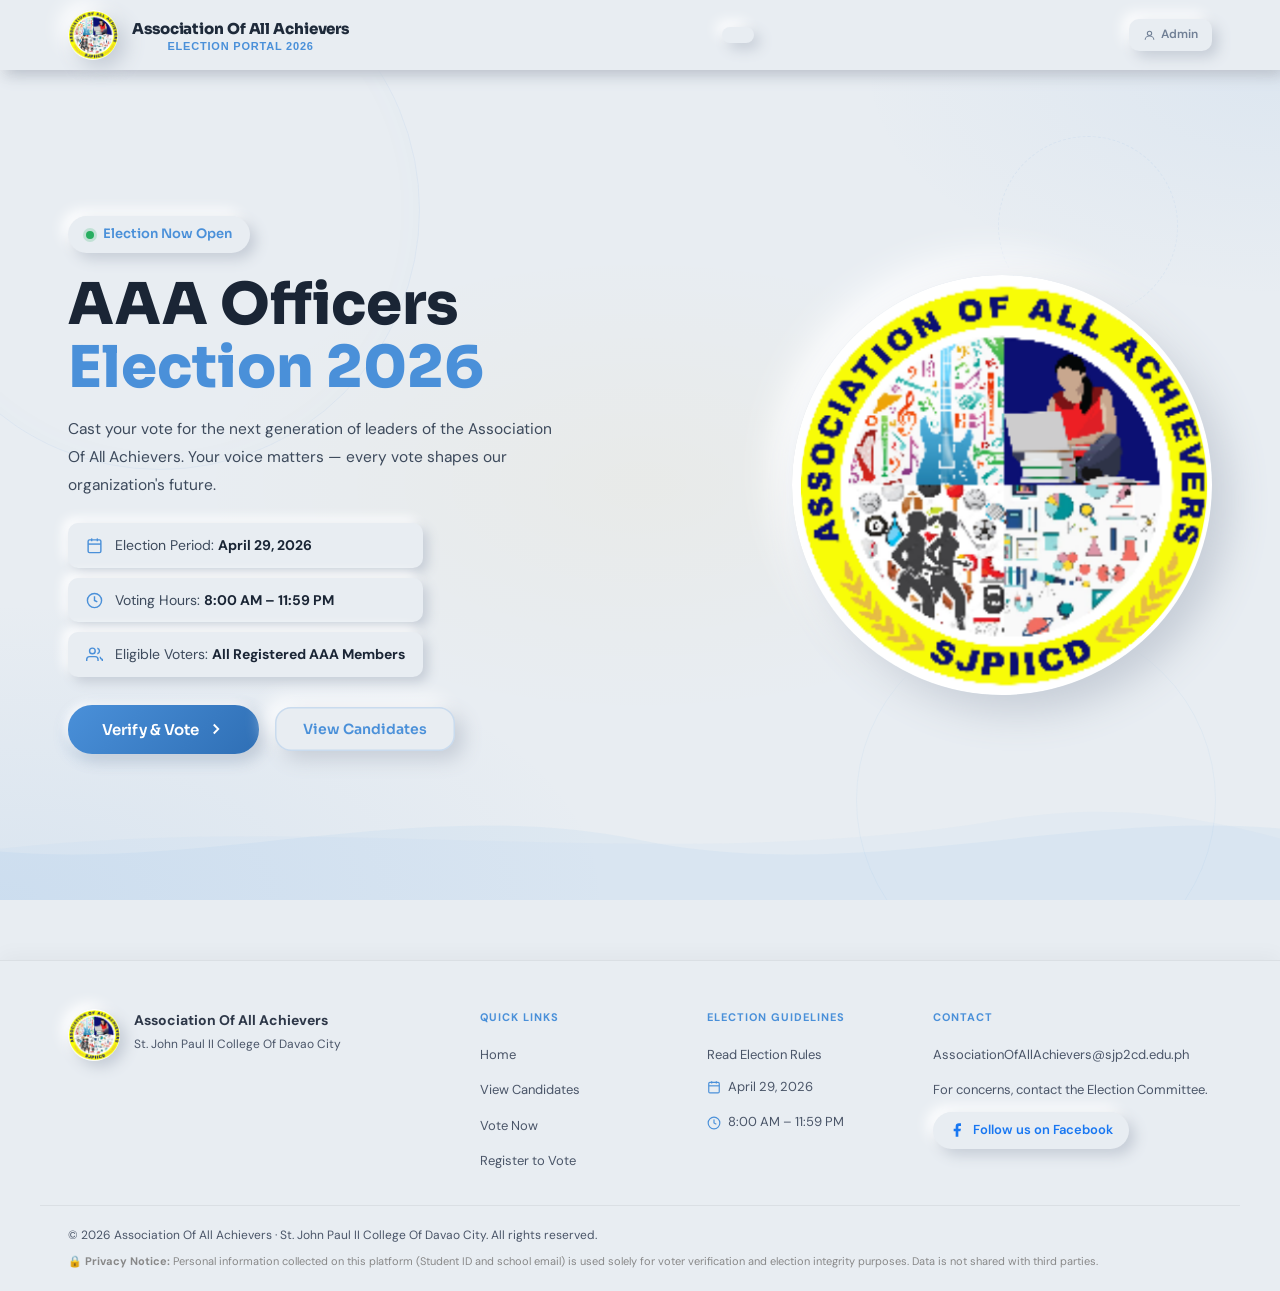
==== commit 4bbf2968: "commit" ====
--- a/index.html
+++ b/index.html
@@ -17,7 +17,8 @@
     <div class="header-inner">
       <button class="logo" onclick="goToStep('stepLanding')" title="Home">
         <div class="logo-badge">
-          <img src="img/AAA.png" alt="AAA Logo" class="logo-img" />
+          <img src="img/AAA.png" alt="AAA Ld:
+          d:ogo" class="logo-img" />
         </div>
         <div class="logo-text">
           <span class="org-name">Association Of All Achievers</span>
@@ -25,6 +26,10 @@
         </div>
       </button>
       <div class="header-status" id="headerStatus"></div>
+      <a href="#" class="admin-link" onclick="goToStep('stepAdminLogin'); return false;">
+        <svg viewBox="0 0 24 24" fill="none" stroke="currentColor" stroke-width="2" width="13" height="13"><circle cx="12" cy="8" r="4"/><path d="M4 20c0-4 3.6-7 8-7s8 3 8 7"/></svg>
+        Admin
+      </a>
     </div>
   </header>
 
@@ -281,6 +286,133 @@
       </div>
     </section>
 
+    <!-- STEP 7: ADMIN LOGIN -->
+    <section id="stepAdminLogin" class="step">
+      <div class="container" style="max-width:480px;">
+        <div class="step-header">
+          <button class="back-btn" onclick="goToStep('stepLanding')">
+            <svg viewBox="0 0 24 24" fill="none" stroke="currentColor" stroke-width="2.5"><polyline points="15 18 9 12 15 6"/></svg>
+            Back
+          </button>
+          <div class="step-indicator">
+            <span class="si-num">06</span>
+            <span class="si-label">Admin Access</span>
+          </div>
+        </div>
+        <div class="verify-form-card">
+          <div class="form-card-header">
+            <div class="form-card-icon">
+              <svg viewBox="0 0 24 24" fill="none" stroke="currentColor" stroke-width="2"><rect x="3" y="11" width="18" height="11" rx="2"/><path d="M7 11V7a5 5 0 0 1 10 0v4"/></svg>
+            </div>
+            <div><h3>Admin Login</h3><p>Restricted access — authorized personnel only</p></div>
+          </div>
+          <div class="form-group">
+            <label for="adminUsername">Username</label>
+            <div class="input-wrapper">
+              <svg class="input-icon" viewBox="0 0 24 24" fill="none" stroke="currentColor" stroke-width="2"><path d="M20 21v-2a4 4 0 0 0-4-4H8a4 4 0 0 0-4 4v2"/><circle cx="12" cy="7" r="4"/></svg>
+              <input type="text" id="adminUsername" placeholder="Username" autocomplete="off" />
+            </div>
+            <span class="field-error" id="adminUsernameError"></span>
+          </div>
+          <div class="form-group">
+            <label for="adminPassword">Password</label>
+            <div class="input-wrapper">
+              <svg class="input-icon" viewBox="0 0 24 24" fill="none" stroke="currentColor" stroke-width="2"><rect x="3" y="11" width="18" height="11" rx="2"/><path d="M7 11V7a5 5 0 0 1 10 0v4"/></svg>
+              <input type="password" id="adminPassword" placeholder="Password" />
+            </div>
+            <span class="field-error" id="adminPasswordError"></span>
+          </div>
+          <div class="form-message" id="adminLoginMessage"></div>
+          <button class="btn-primary btn-full" id="adminLoginBtn" onclick="adminLogin()">
+            <span id="adminLoginBtnText">Sign In</span>
+            <div class="btn-spinner hidden" id="adminLoginSpinner"></div>
+          </button>
+        </div>
+      </div>
+    </section>
+
+    <!-- STEP 9: ADMIN DASHBOARD -->
+    <section id="stepAdminDashboard" class="step">
+      <div class="container">
+        <div class="step-header">
+          <div class="step-indicator">
+            <span class="si-num">07</span>
+            <span class="si-label">Admin Dashboard</span>
+          </div>
+          <button class="back-btn" style="margin-left:auto;" onclick="adminLogout()">
+            <svg viewBox="0 0 24 24" fill="none" stroke="currentColor" stroke-width="2"><path d="M9 21H5a2 2 0 0 1-2-2V5a2 2 0 0 1 2-2h4"/><polyline points="16 17 21 12 16 7"/><line x1="21" y1="12" x2="9" y2="12"/></svg>
+            Logout
+          </button>
+        </div>
+
+        <!-- Election Status Control -->
+        <div class="admin-panel">
+          <div class="admin-panel-header">
+            <div>
+              <h3>Election Status</h3>
+              <p>Toggle whether voters can currently cast their votes.</p>
+            </div>
+          </div>
+          <div class="admin-status-row">
+            <div class="admin-status-indicator">
+              <span class="badge-dot" id="adminStatusDot"></span>
+              <span id="adminStatusLabel">Loading...</span>
+            </div>
+            <button class="btn-primary" id="adminToggleBtn" onclick="toggleElectionStatus()">
+              <span id="adminToggleBtnText">Loading...</span>
+              <div class="btn-spinner hidden" id="adminToggleSpinner"></div>
+            </button>
+          </div>
+        </div>
+
+        <!-- Stats Row -->
+        <div class="admin-stats-row">
+          <div class="admin-stat-card">
+            <p class="admin-stat-num" id="statTotal">—</p>
+            <p class="admin-stat-label">Total Registered</p>
+          </div>
+          <div class="admin-stat-card">
+            <p class="admin-stat-num admin-stat-voted" id="statVoted">—</p>
+            <p class="admin-stat-label">Voted</p>
+          </div>
+          <div class="admin-stat-card">
+            <p class="admin-stat-num admin-stat-notvoted" id="statNotVoted">—</p>
+            <p class="admin-stat-label">Not Yet Voted</p>
+          </div>
+        </div>
+
+        <!-- Voters Table -->
+        <div class="admin-panel">
+          <div class="admin-panel-header">
+            <div>
+              <h3>Registered Voters</h3>
+            </div>
+            <input type="text" class="admin-search" id="voterSearch"
+                   placeholder="Search by name, ID, or email..."
+                   oninput="filterVotersTable()" />
+          </div>
+          <div class="admin-table-wrap">
+            <table class="admin-table" id="votersTable">
+              <thead>
+                <tr>
+                  <th>Student ID</th>
+                  <th>Full Name</th>
+                  <th>Email</th>
+                  <th>Course</th>
+                  <th>Year</th>
+                  <th>Voted?</th>
+                </tr>
+              </thead>
+              <tbody id="votersTableBody">
+                <tr><td colspan="6" style="text-align:center;color:var(--text-muted);padding:28px;">Loading...</td></tr>
+              </tbody>
+            </table>
+          </div>
+        </div>
+
+      </div>
+    </section>
+
   </main>
 
   <!-- FOOTER -->
@@ -305,6 +437,7 @@
           <li><a href="#" onclick="goToStep('stepLanding'); return false;">Home</a></li>
           <li><a href="#" onclick="goToStep('stepCandidates'); return false;">View Candidates</a></li>
           <li><a href="#" onclick="goToStep('stepVerify'); return false;">Vote Now</a></li>
+          <li><a href="register.html">Register to Vote</a></li>
         </ul>
       </div>
 
@@ -391,5 +524,6 @@
   <script src="js/config.js"></script>
   <script src="js/data.js"></script>
   <script src="js/app.js"></script>
+  <script src="js/admin.js"></script>
 </body>
 </html>
--- a/css/style.css
+++ b/css/style.css
@@ -426,4 +426,173 @@
 }
 @media (max-width: 480px) {
   .footer-inner { grid-template-columns: 1fr; }
+}
+
+/* ======= ADMIN LINK IN HEADER ======= */
+.admin-link {
+  font-size: 12px;
+  color: var(--text-muted);
+  text-decoration: none;
+  font-weight: 600;
+  display: inline-flex;
+  align-items: center;
+  gap: 5px;
+  padding: 6px 14px;
+  border-radius: var(--radius-sm);
+  box-shadow: var(--neu-flat);
+  background: var(--bg);
+  transition: var(--transition);
+  margin-left: 12px;
+  white-space: nowrap;
+}
+.admin-link:hover { color: var(--primary); box-shadow: var(--neu-raised); }
+.admin-link:active { box-shadow: var(--neu-pressed); }
+
+/* ======= ADMIN PANELS ======= */
+.admin-panel {
+  background: var(--bg);
+  border-radius: var(--radius-xl);
+  box-shadow: var(--neu-raised-lg);
+  margin-bottom: 28px;
+  overflow: hidden;
+}
+.admin-panel-header {
+  padding: 22px 28px 18px;
+  box-shadow: 0 2px 8px var(--shadow-dark);
+  display: flex;
+  align-items: center;
+  justify-content: space-between;
+  flex-wrap: wrap;
+  gap: 14px;
+}
+.admin-panel-header h3 {
+  font-family: var(--font-head);
+  font-size: 15px;
+  font-weight: 700;
+  color: var(--text-primary);
+}
+.admin-panel-header p {
+  font-size: 13px;
+  color: var(--text-muted);
+  margin-top: 2px;
+}
+
+/* ======= ELECTION STATUS ROW ======= */
+.admin-status-row {
+  display: flex;
+  align-items: center;
+  justify-content: space-between;
+  padding: 22px 28px;
+  gap: 16px;
+  flex-wrap: wrap;
+}
+.admin-status-indicator {
+  display: flex;
+  align-items: center;
+  gap: 10px;
+  font-family: var(--font-head);
+  font-size: 15px;
+  font-weight: 700;
+}
+
+/* ======= STATS ROW ======= */
+.admin-stats-row {
+  display: grid;
+  grid-template-columns: repeat(3, 1fr);
+  gap: 20px;
+  margin-bottom: 28px;
+}
+.admin-stat-card {
+  background: var(--bg);
+  border-radius: var(--radius-lg);
+  box-shadow: var(--neu-raised);
+  padding: 24px 20px;
+  text-align: center;
+}
+.admin-stat-num {
+  font-family: var(--font-head);
+  font-size: 2.4rem;
+  font-weight: 800;
+  color: var(--primary);
+  line-height: 1;
+  margin-bottom: 8px;
+}
+.admin-stat-voted    { color: var(--success); }
+.admin-stat-notvoted { color: var(--accent); }
+.admin-stat-label {
+  font-size: 11px;
+  color: var(--text-muted);
+  font-weight: 600;
+  text-transform: uppercase;
+  letter-spacing: 1px;
+}
+
+/* ======= ADMIN SEARCH ======= */
+.admin-search {
+  background: var(--bg);
+  border: none;
+  border-radius: var(--radius-sm);
+  padding: 10px 16px;
+  font-size: 13px;
+  font-family: var(--font-body);
+  color: var(--text);
+  box-shadow: var(--neu-inset);
+  outline: none;
+  width: 260px;
+  transition: var(--transition);
+}
+.admin-search:focus {
+  box-shadow: inset 3px 3px 8px var(--shadow-dark),
+              inset -3px -3px 8px var(--shadow-light),
+              0 0 0 3px var(--primary-glow);
+}
+
+/* ======= ADMIN TABLE ======= */
+.admin-table-wrap { overflow-x: auto; padding: 0 4px 8px; }
+.admin-table {
+  width: 100%;
+  border-collapse: collapse;
+  font-size: 13px;
+}
+.admin-table th {
+  text-align: left;
+  padding: 12px 16px;
+  font-size: 11px;
+  font-weight: 700;
+  text-transform: uppercase;
+  letter-spacing: 1px;
+  color: var(--primary);
+  background: var(--bg);
+  box-shadow: 0 2px 4px var(--shadow-dark);
+}
+.admin-table td {
+  padding: 12px 16px;
+  border-bottom: 1px solid rgba(0,0,0,.04);
+  color: var(--text-secondary);
+  vertical-align: middle;
+}
+.admin-table tr:last-child td { border-bottom: none; }
+.admin-table tr:hover td { background: rgba(74,144,217,.03); }
+
+/* ======= VOTER STATUS BADGE ======= */
+.voter-status-badge {
+  display: inline-block;
+  padding: 4px 12px;
+  border-radius: 99px;
+  font-size: 11px;
+  font-weight: 700;
+  box-shadow: var(--neu-flat);
+}
+.voter-status-badge.voted { color: var(--success); }
+.voter-status-badge.not-voted { color: var(--text-muted); }
+
+/* ======= RESPONSIVE: ADMIN ======= */
+@media (max-width: 768px) {
+  .admin-stats-row { grid-template-columns: 1fr 1fr; }
+  .admin-search    { width: 100%; }
+  .admin-panel-header { flex-direction: column; align-items: flex-start; }
+  .admin-status-row   { flex-direction: column; align-items: flex-start; }
+}
+@media (max-width: 480px) {
+  .admin-stats-row { grid-template-columns: 1fr; }
 }
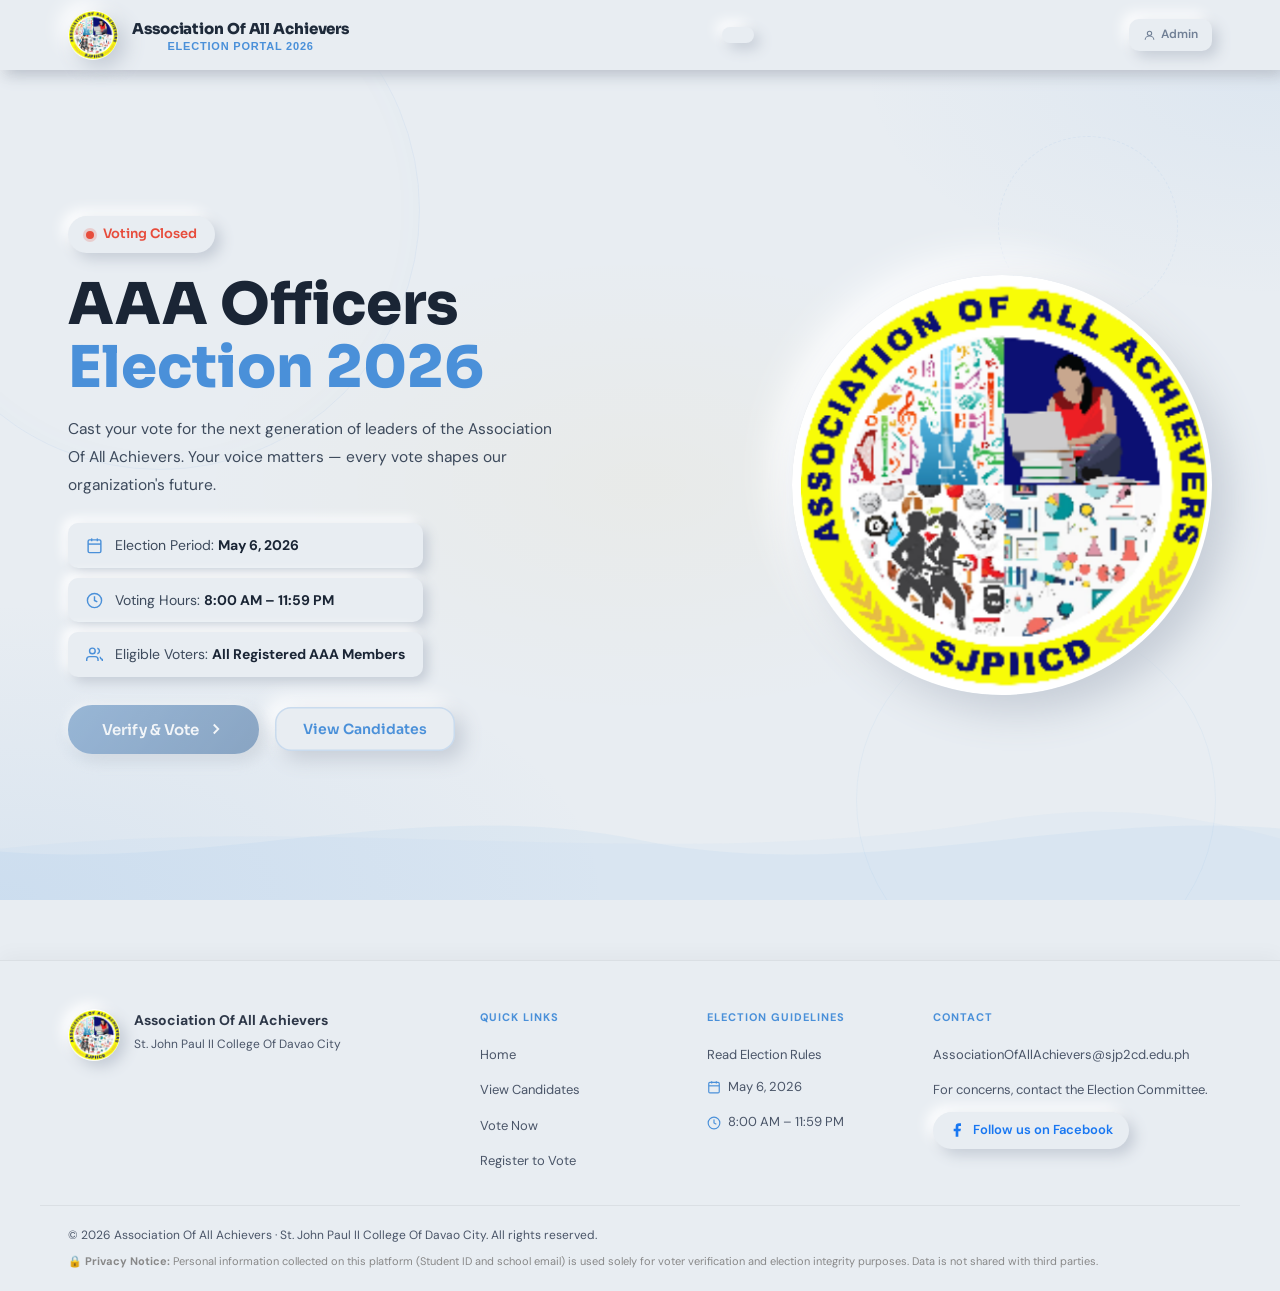
==== commit 42517b05: "commit" ====
--- a/index.html
+++ b/index.html
@@ -26,7 +26,7 @@
         </div>
       </button>
       <div class="header-status" id="headerStatus"></div>
-      <a href="#" class="admin-link" onclick="goToStep('stepAdminLogin'); return false;">
+      <a href="#" class="admin-link" onclick="adminAccess(); return false;">
         <svg viewBox="0 0 24 24" fill="none" stroke="currentColor" stroke-width="2" width="13" height="13"><circle cx="12" cy="8" r="4"/><path d="M4 20c0-4 3.6-7 8-7s8 3 8 7"/></svg>
         Admin
       </a>
@@ -43,9 +43,9 @@
 
           <!-- Left: Text -->
           <div class="hero-text">
-            <div class="election-badge">
-              <span class="badge-dot"></span>
-              Election Now Open
+            <div class="election-badge" id="electionBadge">
+              <span class="badge-dot" id="electionBadgeDot"></span>
+              <span id="electionBadgeText">Checking status...</span>
             </div>
             <h1 class="hero-title">
               AAA Officers<br />
@@ -58,7 +58,7 @@
             <div class="election-meta">
               <div class="meta-item">
                 <svg viewBox="0 0 24 24" fill="none" stroke="currentColor" stroke-width="2"><rect x="3" y="4" width="18" height="18" rx="2"/><line x1="16" y1="2" x2="16" y2="6"/><line x1="8" y1="2" x2="8" y2="6"/><line x1="3" y1="10" x2="21" y2="10"/></svg>
-                <span>Election Period: <strong>April 29, 2026</strong></span>
+                <span>Election Period: <strong>May 6, 2026</strong></span>
               </div>
               <div class="meta-item">
                 <svg viewBox="0 0 24 24" fill="none" stroke="currentColor" stroke-width="2"><circle cx="12" cy="12" r="10"/><polyline points="12 6 12 12 16 14"/></svg>
@@ -70,11 +70,11 @@
               </div>
             </div>
             <div class="hero-actions">
-              <button class="btn-primary btn-large" onclick="goToStep('stepVerify')">
+              <button class="btn-primary btn-large" id="voteNowBtn" onclick="handleVoteNow()">
                 <span>Verify &amp; Vote</span>
                 <svg viewBox="0 0 24 24" fill="none" stroke="currentColor" stroke-width="2.5"><polyline points="9 18 15 12 9 6"/></svg>
               </button>
-              <button class="btn-ghost" onclick="goToStep('stepCandidates')">View Candidates</button>
+              <button class="btn-ghost" id="viewCandidatesBtn" onclick="handleViewCandidates()">View Candidates</button>
             </div>
           </div><!-- end hero-text -->
 
@@ -281,7 +281,7 @@
             <p class="ref-hint">Take a screenshot of this for your records.</p>
           </div>
           <div class="success-summary" id="successSummary"></div>
-          <p class="success-footer">The polls close on <strong>April 29, 2026 at 11:59 PM</strong>. Results will be announced shortly after.</p>
+          <p class="success-footer">The polls close on <strong>May 6, 2026 at 11:59 PM</strong>. Results will be announced shortly after.</p>
         </div>
       </div>
     </section>
@@ -331,86 +331,270 @@
       </div>
     </section>
 
-    <!-- STEP 9: ADMIN DASHBOARD -->
+    <!-- ADMIN DASHBOARD -->
     <section id="stepAdminDashboard" class="step">
-      <div class="container">
-        <div class="step-header">
-          <div class="step-indicator">
-            <span class="si-num">07</span>
-            <span class="si-label">Admin Dashboard</span>
-          </div>
-          <button class="back-btn" style="margin-left:auto;" onclick="adminLogout()">
-            <svg viewBox="0 0 24 24" fill="none" stroke="currentColor" stroke-width="2"><path d="M9 21H5a2 2 0 0 1-2-2V5a2 2 0 0 1 2-2h4"/><polyline points="16 17 21 12 16 7"/><line x1="21" y1="12" x2="9" y2="12"/></svg>
-            Logout
-          </button>
-        </div>
-
-        <!-- Election Status Control -->
-        <div class="admin-panel">
-          <div class="admin-panel-header">
-            <div>
-              <h3>Election Status</h3>
-              <p>Toggle whether voters can currently cast their votes.</p>
-            </div>
-          </div>
-          <div class="admin-status-row">
-            <div class="admin-status-indicator">
-              <span class="badge-dot" id="adminStatusDot"></span>
-              <span id="adminStatusLabel">Loading...</span>
-            </div>
-            <button class="btn-primary" id="adminToggleBtn" onclick="toggleElectionStatus()">
-              <span id="adminToggleBtnText">Loading...</span>
-              <div class="btn-spinner hidden" id="adminToggleSpinner"></div>
+
+      <!-- Admin Topbar -->
+      <div class="admin-topbar">
+        <div class="admin-topbar-brand">
+          <img src="img/AAA.png" alt="AAA" class="admin-topbar-logo" />
+          <div>
+            <span class="admin-topbar-title">Admin Dashboard</span>
+            <span class="admin-topbar-sub">AAA Election System · Association Of All Achievers</span>
+          </div>
+        </div>
+        <div class="admin-topbar-actions">
+          <button class="admin-topbar-btn" onclick="loadAdminDashboard()" id="adminRefreshBtn">
+            <svg viewBox="0 0 24 24" fill="none" stroke="currentColor" stroke-width="2" width="16" height="16"><polyline points="23 4 23 10 17 10"/><path d="M20.49 15a9 9 0 1 1-2.12-9.36L23 10"/></svg>
+            Refresh
+          </button>
+        </div>
+      </div>
+
+      <!-- Admin Body (sidebar + content) -->
+      <div class="admin-body">
+
+        <!-- Sidebar -->
+        <aside class="admin-sidebar" id="adminSidebar">
+          <nav class="admin-sidebar-nav">
+            <button class="admin-sidebar-item active" data-tab="overview" onclick="switchAdminTab('overview')">
+              <svg viewBox="0 0 24 24" fill="none" stroke="currentColor" stroke-width="2" width="18" height="18"><rect x="3" y="3" width="7" height="7" rx="1"/><rect x="14" y="3" width="7" height="7" rx="1"/><rect x="3" y="14" width="7" height="7" rx="1"/><rect x="14" y="14" width="7" height="7" rx="1"/></svg>
+              <span>Overview</span>
             </button>
-          </div>
-        </div>
-
-        <!-- Stats Row -->
-        <div class="admin-stats-row">
-          <div class="admin-stat-card">
-            <p class="admin-stat-num" id="statTotal">—</p>
-            <p class="admin-stat-label">Total Registered</p>
-          </div>
-          <div class="admin-stat-card">
-            <p class="admin-stat-num admin-stat-voted" id="statVoted">—</p>
-            <p class="admin-stat-label">Voted</p>
-          </div>
-          <div class="admin-stat-card">
-            <p class="admin-stat-num admin-stat-notvoted" id="statNotVoted">—</p>
-            <p class="admin-stat-label">Not Yet Voted</p>
-          </div>
-        </div>
-
-        <!-- Voters Table -->
-        <div class="admin-panel">
-          <div class="admin-panel-header">
-            <div>
-              <h3>Registered Voters</h3>
-            </div>
-            <input type="text" class="admin-search" id="voterSearch"
-                   placeholder="Search by name, ID, or email..."
-                   oninput="filterVotersTable()" />
-          </div>
-          <div class="admin-table-wrap">
-            <table class="admin-table" id="votersTable">
-              <thead>
-                <tr>
-                  <th>Student ID</th>
-                  <th>Full Name</th>
-                  <th>Email</th>
-                  <th>Course</th>
-                  <th>Year</th>
-                  <th>Voted?</th>
-                </tr>
-              </thead>
-              <tbody id="votersTableBody">
-                <tr><td colspan="6" style="text-align:center;color:var(--text-muted);padding:28px;">Loading...</td></tr>
-              </tbody>
-            </table>
-          </div>
-        </div>
-
-      </div>
+            <button class="admin-sidebar-item" data-tab="analytics" onclick="switchAdminTab('analytics')">
+              <svg viewBox="0 0 24 24" fill="none" stroke="currentColor" stroke-width="2" width="18" height="18"><polyline points="22 12 18 12 15 21 9 3 6 12 2 12"/></svg>
+              <span>Analytics</span>
+            </button>
+            <button class="admin-sidebar-item" data-tab="candidates" onclick="switchAdminTab('candidates')">
+              <svg viewBox="0 0 24 24" fill="none" stroke="currentColor" stroke-width="2" width="18" height="18"><path d="M17 21v-2a4 4 0 0 0-4-4H5a4 4 0 0 0-4 4v2"/><circle cx="9" cy="7" r="4"/><line x1="19" y1="8" x2="19" y2="14"/><line x1="22" y1="11" x2="16" y2="11"/></svg>
+              <span>Candidates</span>
+            </button>
+            <button class="admin-sidebar-item" data-tab="voters" onclick="switchAdminTab('voters')">
+              <svg viewBox="0 0 24 24" fill="none" stroke="currentColor" stroke-width="2" width="18" height="18"><path d="M17 21v-2a4 4 0 0 0-4-4H5a4 4 0 0 0-4 4v2"/><circle cx="9" cy="7" r="4"/><path d="M23 21v-2a4 4 0 0 0-3-3.87"/><path d="M16 3.13a4 4 0 0 1 0 7.75"/></svg>
+              <span>Voters</span>
+            </button>
+          </nav>
+          <div class="admin-sidebar-footer">
+            <button class="admin-sidebar-item admin-sidebar-item--logout" onclick="adminLogout()">
+              <svg viewBox="0 0 24 24" fill="none" stroke="currentColor" stroke-width="2" width="18" height="18"><path d="M9 21H5a2 2 0 0 1-2-2V5a2 2 0 0 1 2-2h4"/><polyline points="16 17 21 12 16 7"/><line x1="21" y1="12" x2="9" y2="12"/></svg>
+              <span>Logout</span>
+            </button>
+          </div>
+        </aside>
+
+        <!-- Main Content -->
+        <div class="admin-content">
+
+        <!-- TAB: OVERVIEW -->
+        <div class="admin-tab-panel" id="adminTab-overview">
+
+          <!-- Election Status Control -->
+          <div class="admin-panel">
+            <div class="admin-panel-header">
+              <div>
+                <h3>Election Status</h3>
+                <p>Toggle whether voters can currently cast their votes.</p>
+              </div>
+            </div>
+            <div class="admin-status-row">
+              <div class="admin-status-indicator">
+                <span class="badge-dot" id="adminStatusDot"></span>
+                <span id="adminStatusLabel">Loading...</span>
+              </div>
+              <button class="btn-primary" id="adminToggleBtn" onclick="toggleElectionStatus()">
+                <span id="adminToggleBtnText">Loading...</span>
+                <div class="btn-spinner hidden" id="adminToggleSpinner"></div>
+              </button>
+            </div>
+          </div>
+
+          <!-- Candidates Visibility Control -->
+          <div class="admin-panel">
+            <div class="admin-panel-header">
+              <div>
+                <h3>Candidates Page</h3>
+                <p>Control whether the public can browse candidates before voting.</p>
+              </div>
+            </div>
+            <div class="admin-status-row">
+              <div class="admin-status-indicator">
+                <span class="badge-dot" id="adminCandidatesDot"></span>
+                <span id="adminCandidatesLabel">Loading...</span>
+              </div>
+              <button class="btn-primary" id="adminCandidatesBtn" onclick="toggleCandidatesVisibility()">
+                <span id="adminCandidatesBtnText">Loading...</span>
+                <div class="btn-spinner hidden" id="adminCandidatesSpinner"></div>
+              </button>
+            </div>
+          </div>
+
+          <!-- Stats Row -->
+          <div class="admin-stats-row">
+            <div class="admin-stat-card">
+              <p class="admin-stat-num" id="statTotal">—</p>
+              <p class="admin-stat-label">Total Voters</p>
+            </div>
+            <div class="admin-stat-card">
+              <p class="admin-stat-num admin-stat-voted" id="statVoted">—</p>
+              <p class="admin-stat-label">Voted</p>
+            </div>
+            <div class="admin-stat-card">
+              <p class="admin-stat-num admin-stat-notvoted" id="statNotVoted">—</p>
+              <p class="admin-stat-label">Not Yet Voted</p>
+            </div>
+          </div>
+
+        </div>
+
+        <!-- TAB: ANALYTICS -->
+        <div class="admin-tab-panel hidden" id="adminTab-analytics">
+
+          <div class="admin-panel" id="voteAnalyticsPanel">
+            <div class="admin-panel-header">
+              <div>
+                <h3>Vote Analytics</h3>
+                <p>Live breakdown of votes per candidate and overall voter turnout.</p>
+              </div>
+            </div>
+            <div id="voteAnalyticsContent">
+              <p style="color:var(--text-muted);padding:8px 0;">Loading analytics...</p>
+            </div>
+          </div>
+
+        </div>
+
+        <!-- TAB: CANDIDATES -->
+        <div class="admin-tab-panel hidden" id="adminTab-candidates">
+
+          <!-- Candidate List -->
+          <div class="admin-panel">
+            <div class="admin-panel-header">
+              <div>
+                <h3>Current Candidates</h3>
+                <p>All candidates currently in the election.</p>
+              </div>
+            </div>
+            <div id="candidatesListContent">
+              <p style="color:var(--text-muted);padding:8px 0;">Loading candidates...</p>
+            </div>
+          </div>
+
+          <div class="admin-panel">
+            <div class="admin-panel-header">
+              <div>
+                <h3>Add Candidate</h3>
+                <p>Add a new candidate to the election. They will appear on the ballot immediately.</p>
+              </div>
+              <button class="admin-topbar-btn" onclick="toggleAddCandidateForm()" id="addCandidateToggleBtn">
+                <svg viewBox="0 0 24 24" fill="none" stroke="currentColor" stroke-width="2" width="16" height="16"><line x1="12" y1="5" x2="12" y2="19"/><line x1="5" y1="12" x2="19" y2="12"/></svg>
+                New Candidate
+              </button>
+            </div>
+
+            <div id="addCandidateForm" class="admin-candidate-form hidden">
+              <div class="admin-form-grid">
+                <div class="form-group">
+                  <label for="candFullName">Full Name <span class="req">*</span></label>
+                  <input type="text" id="candFullName" placeholder="e.g. Maria Santos" />
+                  <span class="field-error" id="candFullNameError"></span>
+                </div>
+                <div class="form-group">
+                  <label for="candPosition">Position <span class="req">*</span></label>
+                  <input type="text" id="candPosition" placeholder="e.g. President" list="positionSuggestions" />
+                  <datalist id="positionSuggestions"></datalist>
+                  <span class="field-error" id="candPositionError"></span>
+                </div>
+                <div class="form-group">
+                  <label for="candCourse">Course <span class="req">*</span></label>
+                  <input type="text" id="candCourse" placeholder="e.g. BSIT" />
+                  <span class="field-error" id="candCourseError"></span>
+                </div>
+                <div class="form-group">
+                  <label for="candYearLevel">Year Level <span class="req">*</span></label>
+                  <input type="text" id="candYearLevel" placeholder="e.g. 3rd Year" list="yearSuggestions" />
+                  <datalist id="yearSuggestions">
+                    <option value="1st Year"/>
+                    <option value="2nd Year"/>
+                    <option value="3rd Year"/>
+                    <option value="4th Year"/>
+                  </datalist>
+                  <span class="field-error" id="candYearLevelError"></span>
+                </div>
+                <div class="form-group">
+                  <label for="candParty">Party / Slate <span class="admin-optional">(optional)</span></label>
+                  <input type="text" id="candParty" placeholder="e.g. Lakbay" />
+                </div>
+                <div class="form-group">
+                  <label for="candPhotoUrl">Photo URL <span class="admin-optional">(optional)</span></label>
+                  <input type="url" id="candPhotoUrl" placeholder="https://drive.google.com/uc?export=view&id=..." />
+                </div>
+                <div class="form-group admin-form-full">
+                  <label for="candPlatform">Platform <span class="req">*</span></label>
+                  <textarea id="candPlatform" rows="4" placeholder="Describe the candidate's platform and goals..."></textarea>
+                  <span class="field-error" id="candPlatformError"></span>
+                </div>
+              </div>
+              <div class="admin-form-message hidden" id="addCandidateMessage"></div>
+              <div class="admin-form-actions">
+                <button class="btn-ghost" onclick="toggleAddCandidateForm()">Cancel</button>
+                <button class="btn-primary" id="addCandidateBtn" onclick="submitAddCandidate()">
+                  <span id="addCandidateBtnText">Add Candidate</span>
+                  <div class="btn-spinner hidden" id="addCandidateSpinner"></div>
+                </button>
+              </div>
+            </div>
+          </div>
+
+        </div>
+
+        <!-- TAB: VOTERS -->
+        <div class="admin-tab-panel hidden" id="adminTab-voters">
+
+          <div class="admin-panel">
+            <div class="admin-panel-header">
+              <div>
+                <h3>Official Voter Masterlist</h3>
+              </div>
+              <input type="text" class="admin-search" id="voterSearch"
+                     placeholder="Search by name, ID, or email..."
+                     oninput="filterVotersTable()" />
+            </div>
+            <div class="admin-table-wrap">
+              <table class="admin-table" id="votersTable">
+                <thead>
+                  <tr>
+                    <th>Student ID</th>
+                    <th>Full Name</th>
+                    <th>Email</th>
+                    <th>Course</th>
+                    <th>Year</th>
+                    <th>Voted?</th>
+                    <th></th>
+                  </tr>
+                </thead>
+                <tbody id="votersTableBody">
+                  <tr><td colspan="7" style="text-align:center;color:var(--text-muted);padding:28px;">Loading...</td></tr>
+                </tbody>
+              </table>
+            </div>
+          </div>
+
+          <div class="admin-panel">
+            <div class="admin-panel-header">
+              <div>
+                <h3>Registered Voters</h3>
+                <p>Students who have self-registered via the registration page.</p>
+              </div>
+            </div>
+            <div id="registeredVotersContent">
+              <p style="color:var(--text-muted);padding:8px 0;">Loading...</p>
+            </div>
+          </div>
+
+        </div>
+
+        </div><!-- /.admin-content -->
+      </div><!-- /.admin-body -->
     </section>
 
   </main>
@@ -435,7 +619,7 @@
         <p class="footer-heading">Quick Links</p>
         <ul class="footer-links">
           <li><a href="#" onclick="goToStep('stepLanding'); return false;">Home</a></li>
-          <li><a href="#" onclick="goToStep('stepCandidates'); return false;">View Candidates</a></li>
+          <li><a href="#" id="footerCandidatesLink" onclick="handleViewCandidates(); return false;">View Candidates</a></li>
           <li><a href="#" onclick="goToStep('stepVerify'); return false;">Vote Now</a></li>
           <li><a href="register.html">Register to Vote</a></li>
         </ul>
@@ -448,7 +632,7 @@
           <li><a href="#" onclick="openGuidelinesModal(); return false;">Read Election Rules</a></li>
           <li><span class="footer-text footer-icon-item">
             <svg viewBox="0 0 24 24" fill="none" stroke="currentColor" stroke-width="2" width="14" height="14"><rect x="3" y="4" width="18" height="18" rx="2"/><line x1="16" y1="2" x2="16" y2="6"/><line x1="8" y1="2" x2="8" y2="6"/><line x1="3" y1="10" x2="21" y2="10"/></svg>
-            April 29, 2026
+            May 6, 2026
           </span></li>
           <li><span class="footer-text footer-icon-item">
             <svg viewBox="0 0 24 24" fill="none" stroke="currentColor" stroke-width="2" width="14" height="14"><circle cx="12" cy="12" r="10"/><polyline points="12 6 12 12 16 14"/></svg>
@@ -499,9 +683,33 @@
           <li>Once submitted, votes are <strong>final and cannot be changed</strong>.</li>
           <li>Campaigning, vote-buying, and any form of electoral fraud are strictly prohibited.</li>
           <li>All personal data collected is used solely for voter verification and will not be shared with third parties.</li>
-          <li>Results will be announced by the Election Committee after the polls close on <strong>April 29, 2026 at 11:59 PM</strong>.</li>
+          <li>Results will be announced by the Election Committee after the polls close on <strong>May 6, 2026 at 11:59 PM</strong>.</li>
           <li>Any disputes or concerns must be raised with the Election Committee within 24 hours after the polls close.</li>
         </ol>
+      </div>
+    </div>
+  </div>
+
+  <!-- ELECTION CLOSED MODAL -->
+  <div class="modal-overlay" id="electionClosedOverlay" onclick="closeElectionClosedModal()">
+    <div class="modal-card" onclick="event.stopPropagation()" style="max-width:440px; text-align:center;">
+      <button class="modal-close" onclick="closeElectionClosedModal()">
+        <svg viewBox="0 0 24 24" fill="none" stroke="currentColor" stroke-width="2.5"><line x1="18" y1="6" x2="6" y2="18"/><line x1="6" y1="6" x2="18" y2="18"/></svg>
+      </button>
+      <div style="padding: 44px 32px 36px;">
+        <div class="closed-modal-icon">
+          <svg viewBox="0 0 24 24" fill="none" stroke="currentColor" stroke-width="1.5" width="40" height="40"><rect x="3" y="11" width="18" height="11" rx="2"/><path d="M7 11V7a5 5 0 0 1 10 0v4"/></svg>
+        </div>
+        <h2 style="font-size:1.25rem; font-weight:700; color:var(--text-primary); margin-bottom:10px;">Voting is Not Open Yet</h2>
+        <p style="font-size:14px; color:var(--text-secondary); line-height:1.7;">
+          The election period has not started or has already ended.<br/>
+          Please check back during the official voting period.
+        </p>
+        <div style="margin-top:28px; padding:16px 20px; background:var(--bg); border-radius:var(--radius); box-shadow:var(--neu-inset); font-size:13px; color:var(--text-muted);">
+          <strong style="color:var(--text-primary);">Election Period</strong><br/>
+          May 6, 2026 · 8:00 AM – 11:59 PM
+        </div>
+        <button class="btn-ghost" style="margin-top:24px; width:100%;" onclick="closeElectionClosedModal()">Got it</button>
       </div>
     </div>
   </div>
@@ -516,6 +724,45 @@
     </div>
   </div>
 
+  <!-- ADMIN ACTION MODAL -->
+  <div class="modal-overlay" id="adminActionOverlay" onclick="closeAdminActionModal(false)">
+    <div class="modal-card admin-action-modal" id="adminActionModal" onclick="event.stopPropagation()" role="dialog" aria-modal="true" aria-labelledby="adminActionTitle">
+      <button class="modal-close" id="adminActionCloseBtn" onclick="closeAdminActionModal(false)">
+        <svg viewBox="0 0 24 24" fill="none" stroke="currentColor" stroke-width="2.5"><line x1="18" y1="6" x2="6" y2="18"/><line x1="6" y1="6" x2="18" y2="18"/></svg>
+      </button>
+      <div class="admin-action-modal__body">
+        <div class="admin-action-modal__topline">
+          <span class="admin-action-modal__eyebrow" id="adminActionEyebrow">Admin Action</span>
+          <span class="admin-action-modal__tone" id="adminActionTonePill">Review</span>
+        </div>
+        <div class="admin-action-modal__hero">
+          <div class="admin-action-modal__icon" id="adminActionIcon" aria-hidden="true"></div>
+          <div>
+            <h2 class="admin-action-modal__title" id="adminActionTitle">Confirm action</h2>
+            <p class="admin-action-modal__message" id="adminActionMessage">Choose how you want to continue.</p>
+          </div>
+        </div>
+        <div class="admin-action-modal__state" id="adminActionState">
+          <div class="admin-action-modal__state-card">
+            <span class="admin-action-modal__state-label">Current</span>
+            <strong class="admin-action-modal__state-value" id="adminActionCurrentValue">Closed</strong>
+          </div>
+          <div class="admin-action-modal__state-arrow" aria-hidden="true">
+            <svg viewBox="0 0 24 24" fill="none" stroke="currentColor" stroke-width="2.2"><polyline points="9 18 15 12 9 6"/></svg>
+          </div>
+          <div class="admin-action-modal__state-card admin-action-modal__state-card--next">
+            <span class="admin-action-modal__state-label">Next</span>
+            <strong class="admin-action-modal__state-value" id="adminActionNextValue">Open</strong>
+          </div>
+        </div>
+        <div class="admin-action-modal__actions">
+          <button class="btn-ghost" type="button" id="adminActionCancelBtn" onclick="closeAdminActionModal(false)">Cancel</button>
+          <button class="btn-primary" type="button" id="adminActionConfirmBtn" onclick="closeAdminActionModal(true)">Confirm</button>
+        </div>
+      </div>
+    </div>
+  </div>
+
   <!-- BACK TO TOP BUTTON -->
   <button class="back-to-top" id="backToTop" onclick="backToTop()" title="Back to top">
     <svg viewBox="0 0 24 24" fill="none" stroke="currentColor" stroke-width="2.5"><polyline points="18 15 12 9 6 15"/></svg>
@@ -526,4 +773,4 @@
   <script src="js/app.js"></script>
   <script src="js/admin.js"></script>
 </body>
-</html>+</html>
--- a/css/style.css
+++ b/css/style.css
@@ -73,9 +73,17 @@
 .hero-text { display: flex; flex-direction: column; align-items: flex-start; }
 
 /* Election badge */
-.election-badge { display: inline-flex; align-items: center; gap: 9px; background: var(--bg); box-shadow: var(--neu-flat); border-radius: 99px; padding: 8px 18px; font-size: 13px; font-weight: 600; color: var(--primary); font-family: var(--font-head); margin-bottom: 20px; width: fit-content; align-self: flex-start; }
-.badge-dot { width: 8px; height: 8px; background: var(--success); border-radius: 50%; box-shadow: 0 0 0 3px var(--success-glow); animation: pulse 2s infinite; flex-shrink: 0; }
+.election-badge { display: inline-flex; align-items: center; gap: 9px; background: var(--bg); box-shadow: var(--neu-flat); border-radius: 99px; padding: 8px 18px; font-size: 13px; font-weight: 600; color: var(--primary); font-family: var(--font-head); margin-bottom: 20px; width: fit-content; align-self: flex-start; transition: var(--transition); }
+.election-badge--closed { color: var(--danger); }
+.badge-dot { width: 8px; height: 8px; background: var(--success); border-radius: 50%; box-shadow: 0 0 0 3px var(--success-glow); animation: pulse 2s infinite; flex-shrink: 0; transition: var(--transition); }
 @keyframes pulse { 0%,100% { box-shadow: 0 0 0 3px var(--success-glow); } 50% { box-shadow: 0 0 0 6px rgba(39,174,96,.08); } }
+
+/* Vote button — disabled state when election is closed */
+.btn-primary--disabled { opacity: 0.55; cursor: not-allowed; filter: grayscale(0.3); }
+.btn-primary--disabled:hover { transform: none; box-shadow: var(--neu-raised); }
+
+/* Closed modal icon */
+.closed-modal-icon { width: 80px; height: 80px; border-radius: 50%; background: var(--bg); box-shadow: var(--neu-raised); display: flex; align-items: center; justify-content: center; margin: 0 auto 24px; color: var(--danger); }
 
 /* point 1+3: tighter rhythm, stronger contrast */
 .hero-title { font-family: var(--font-head); font-size: clamp(2.4rem, 5vw, 3.6rem); font-weight: 800; color: #1a2535; line-height: 1.1; margin-bottom: 16px; }
@@ -375,6 +383,224 @@
 .modal-section-label { font-size: 11px; font-weight: 700; text-transform: uppercase; letter-spacing: 2px; color: var(--primary); margin-bottom: 10px; }
 .modal-platform { font-size: 14px; color: var(--text-secondary); line-height: 1.85; }
 
+.admin-action-modal {
+  max-width: 560px;
+  overflow: hidden;
+}
+.admin-action-modal::before {
+  content: '';
+  position: absolute;
+  inset: 0 0 auto;
+  height: 6px;
+  background: linear-gradient(90deg, var(--primary), rgba(74, 144, 217, 0.22), transparent);
+}
+.admin-action-modal[data-tone="success"]::before {
+  background: linear-gradient(90deg, var(--success), rgba(39, 174, 96, 0.2), transparent);
+}
+.admin-action-modal[data-tone="danger"]::before {
+  background: linear-gradient(90deg, var(--danger), rgba(231, 76, 60, 0.22), transparent);
+}
+.admin-action-modal__body {
+  padding: 36px 32px 30px;
+}
+.admin-action-modal__topline {
+  display: flex;
+  align-items: center;
+  justify-content: space-between;
+  gap: 12px;
+  margin-bottom: 22px;
+}
+.admin-action-modal__eyebrow {
+  font-size: 11px;
+  letter-spacing: 1.8px;
+  text-transform: uppercase;
+  font-weight: 800;
+  color: var(--text-muted);
+}
+.admin-action-modal__tone {
+  display: inline-flex;
+  align-items: center;
+  justify-content: center;
+  min-height: 30px;
+  padding: 6px 14px;
+  border-radius: 999px;
+  background: rgba(74, 144, 217, 0.08);
+  color: var(--primary);
+  box-shadow: var(--neu-flat);
+  font-size: 11px;
+  font-weight: 700;
+  letter-spacing: 1px;
+  text-transform: uppercase;
+}
+.admin-action-modal[data-tone="success"] .admin-action-modal__tone {
+  background: rgba(39, 174, 96, 0.1);
+  color: var(--success);
+}
+.admin-action-modal[data-tone="danger"] .admin-action-modal__tone {
+  background: rgba(231, 76, 60, 0.1);
+  color: var(--danger);
+}
+.admin-action-modal__hero {
+  display: grid;
+  grid-template-columns: auto 1fr;
+  gap: 18px;
+  align-items: start;
+}
+.admin-action-modal__icon {
+  width: 70px;
+  height: 70px;
+  border-radius: 22px;
+  background:
+    radial-gradient(circle at 30% 25%, rgba(255,255,255,0.95), rgba(255,255,255,0) 60%),
+    linear-gradient(145deg, rgba(74, 144, 217, 0.18), rgba(74, 144, 217, 0.05));
+  box-shadow: var(--neu-raised), inset 0 0 0 1px rgba(74, 144, 217, 0.12);
+  color: var(--primary);
+  display: flex;
+  align-items: center;
+  justify-content: center;
+  flex-shrink: 0;
+}
+.admin-action-modal__icon svg {
+  width: 28px;
+  height: 28px;
+}
+.admin-action-modal[data-tone="success"] .admin-action-modal__icon {
+  background:
+    radial-gradient(circle at 30% 25%, rgba(255,255,255,0.95), rgba(255,255,255,0) 60%),
+    linear-gradient(145deg, rgba(39, 174, 96, 0.18), rgba(39, 174, 96, 0.05));
+  color: var(--success);
+  box-shadow: var(--neu-raised), inset 0 0 0 1px rgba(39, 174, 96, 0.12);
+}
+.admin-action-modal[data-tone="danger"] .admin-action-modal__icon {
+  background:
+    radial-gradient(circle at 30% 25%, rgba(255,255,255,0.95), rgba(255,255,255,0) 60%),
+    linear-gradient(145deg, rgba(231, 76, 60, 0.18), rgba(231, 76, 60, 0.05));
+  color: var(--danger);
+  box-shadow: var(--neu-raised), inset 0 0 0 1px rgba(231, 76, 60, 0.12);
+}
+.admin-action-modal__title {
+  font-family: var(--font-head);
+  font-size: 1.55rem;
+  font-weight: 800;
+  color: var(--text-primary);
+  line-height: 1.15;
+  margin-bottom: 10px;
+}
+.admin-action-modal__message {
+  font-size: 14px;
+  color: var(--text-secondary);
+  line-height: 1.8;
+}
+.admin-action-modal__state {
+  margin-top: 26px;
+  display: grid;
+  grid-template-columns: 1fr auto 1fr;
+  gap: 14px;
+  align-items: center;
+  padding: 18px;
+  border-radius: 24px;
+  background:
+    linear-gradient(135deg, rgba(255,255,255,0.45), rgba(255,255,255,0)),
+    var(--bg);
+  box-shadow: var(--neu-inset);
+}
+.admin-action-modal__state[hidden] {
+  display: none;
+}
+.admin-action-modal__state-card {
+  background: rgba(255,255,255,0.22);
+  border-radius: 18px;
+  padding: 14px 16px;
+  box-shadow: var(--neu-flat);
+}
+.admin-action-modal__state-card--next {
+  box-shadow: var(--neu-flat), inset 0 0 0 1px rgba(74, 144, 217, 0.16);
+}
+.admin-action-modal[data-tone="success"] .admin-action-modal__state-card--next {
+  box-shadow: var(--neu-flat), inset 0 0 0 1px rgba(39, 174, 96, 0.16);
+}
+.admin-action-modal[data-tone="danger"] .admin-action-modal__state-card--next {
+  box-shadow: var(--neu-flat), inset 0 0 0 1px rgba(231, 76, 60, 0.18);
+}
+.admin-action-modal__state-label {
+  display: block;
+  margin-bottom: 6px;
+  font-size: 10px;
+  letter-spacing: 1.2px;
+  text-transform: uppercase;
+  font-weight: 800;
+  color: var(--text-muted);
+}
+.admin-action-modal__state-value {
+  display: block;
+  font-family: var(--font-head);
+  font-size: 1rem;
+  font-weight: 700;
+  color: var(--text-primary);
+}
+.admin-action-modal__state-arrow {
+  width: 38px;
+  height: 38px;
+  border-radius: 999px;
+  background: var(--bg);
+  box-shadow: var(--neu-flat);
+  display: flex;
+  align-items: center;
+  justify-content: center;
+  color: var(--text-muted);
+}
+.admin-action-modal__state-arrow svg {
+  width: 17px;
+  height: 17px;
+}
+.admin-action-modal__actions {
+  display: flex;
+  justify-content: flex-end;
+  gap: 12px;
+  margin-top: 26px;
+}
+.admin-action-modal__actions button {
+  min-width: 132px;
+  justify-content: center;
+}
+.admin-action-modal__actions button[hidden] {
+  display: none;
+}
+.admin-action-modal__actions .btn-primary[data-tone="danger"] {
+  background: linear-gradient(135deg, var(--danger), #c0392b);
+  box-shadow: 6px 6px 16px var(--shadow-dark), -3px -3px 10px var(--shadow-light), 0 4px 16px var(--danger-glow);
+}
+.admin-action-modal__actions .btn-primary[data-tone="success"] {
+  background: linear-gradient(135deg, var(--success), #1e8449);
+  box-shadow: 6px 6px 16px var(--shadow-dark), -3px -3px 10px var(--shadow-light), 0 4px 16px var(--success-glow);
+}
+@media (max-width: 640px) {
+  .admin-action-modal__body {
+    padding: 32px 22px 24px;
+  }
+  .admin-action-modal__hero {
+    grid-template-columns: 1fr;
+  }
+  .admin-action-modal__icon {
+    width: 58px;
+    height: 58px;
+    border-radius: 18px;
+  }
+  .admin-action-modal__state {
+    grid-template-columns: 1fr;
+  }
+  .admin-action-modal__state-arrow {
+    justify-self: center;
+    transform: rotate(90deg);
+  }
+  .admin-action-modal__actions {
+    flex-direction: column-reverse;
+  }
+  .admin-action-modal__actions button {
+    width: 100%;
+  }
+}
+
 /* ======= BACK TO TOP ======= */
 .back-to-top { position: fixed; bottom: 28px; right: 28px; width: 46px; height: 46px; border-radius: 50%; background: #4a90d9; border: none; cursor: pointer; display: flex; align-items: center; justify-content: center; box-shadow: 6px 6px 16px var(--shadow-dark), -6px -6px 16px var(--shadow-light), 0 4px 15px var(--primary-glow); transition: var(--transition); z-index: 200; opacity: 0; pointer-events: none; transform: translateY(12px); }
 .back-to-top.visible { opacity: 1; pointer-events: all; transform: translateY(0); }
@@ -428,6 +654,329 @@
   .footer-inner { grid-template-columns: 1fr; }
 }
 
+/* ======= ADMIN MODE — hide site chrome ======= */
+body.admin-mode .site-header,
+body.admin-mode .site-footer { display: none !important; }
+body.admin-mode { overflow: hidden; }
+body.admin-mode #app { height: 100vh; display: flex; flex-direction: column; overflow: hidden; }
+#stepAdminDashboard { display: none; flex-direction: column; height: 100%; overflow: hidden; }
+#stepAdminDashboard.active { display: flex; }
+body.admin-mode #stepAdminDashboard { flex: 1; min-height: 0; }
+
+/* ======= ADMIN TOPBAR ======= */
+.admin-topbar {
+  background: var(--bg);
+  box-shadow: 0 3px 16px var(--shadow-dark), 0 1px 4px var(--shadow-dark);
+  padding: 0 32px;
+  height: 68px;
+  display: flex;
+  align-items: center;
+  justify-content: space-between;
+  gap: 16px;
+  flex-shrink: 0;
+  z-index: 50;
+}
+.admin-topbar-brand {
+  display: flex;
+  align-items: center;
+  gap: 14px;
+}
+.admin-topbar-logo {
+  width: 36px;
+  height: 36px;
+  border-radius: 8px;
+  object-fit: contain;
+  box-shadow: var(--neu-flat);
+  padding: 4px;
+  background: var(--bg);
+}
+.admin-topbar-title {
+  display: block;
+  font-family: var(--font-head);
+  font-size: 15px;
+  font-weight: 700;
+  color: var(--text-primary);
+  line-height: 1.2;
+}
+.admin-topbar-sub {
+  display: block;
+  font-size: 11px;
+  color: var(--text-muted);
+  font-family: var(--font-body);
+}
+.admin-topbar-actions { display: flex; gap: 10px; }
+.admin-topbar-btn {
+  display: flex;
+  align-items: center;
+  gap: 7px;
+  background: var(--bg);
+  border: none;
+  border-radius: var(--radius-sm);
+  padding: 9px 16px;
+  font-size: 13px;
+  font-family: var(--font-body);
+  color: var(--text-secondary);
+  cursor: pointer;
+  transition: var(--transition);
+  box-shadow: var(--neu-flat);
+  white-space: nowrap;
+}
+.admin-topbar-btn:hover { color: var(--primary); box-shadow: var(--neu-raised); }
+.admin-topbar-btn:active { box-shadow: var(--neu-pressed); }
+.admin-topbar-btn--logout:hover { color: var(--danger); }
+
+/* ======= ADMIN BODY LAYOUT ======= */
+.admin-body {
+  display: flex;
+  flex: 1;
+  min-height: 0;
+  overflow: hidden;
+  height: 100%;
+}
+
+/* ======= ADMIN SIDEBAR ======= */
+.admin-sidebar {
+  width: 220px;
+  flex-shrink: 0;
+  background: var(--bg);
+  box-shadow: 4px 0 20px var(--shadow-dark), -1px 0 0 var(--shadow-light);
+  display: flex;
+  flex-direction: column;
+  justify-content: flex-start;
+  height: 100%;
+  min-height: 0;
+  overflow: hidden;
+  z-index: 40;
+}
+
+.admin-sidebar-nav {
+  display: flex;
+  flex-direction: column;
+  padding: 20px 12px 12px;
+  gap: 4px;
+}
+
+.admin-sidebar-footer {
+  padding: 14px 12px 16px;
+  margin-top: auto;
+  border-top: 1px solid rgba(0,0,0,.06);
+  background: linear-gradient(180deg, rgba(255,255,255,0.08), rgba(0,0,0,0.015));
+}
+.admin-sidebar-item {
+  display: flex;
+  align-items: center;
+  gap: 12px;
+  width: 100%;
+  min-height: 46px;
+  padding: 11px 16px;
+  border: none;
+  border-radius: var(--radius-sm);
+  background: none;
+  font-family: var(--font-body);
+  font-size: 13px;
+  font-weight: 500;
+  color: var(--text-muted);
+  cursor: pointer;
+  transition: background .15s, color .15s, box-shadow .15s;
+  text-align: left;
+  white-space: nowrap;
+}
+.admin-sidebar-item svg { opacity: .6; flex-shrink: 0; transition: opacity .15s; }
+.admin-sidebar-item:hover {
+  color: var(--primary);
+  background: rgba(74,144,217,.07);
+  box-shadow: var(--neu-flat);
+}
+.admin-sidebar-item:hover svg { opacity: 1; }
+.admin-sidebar-item.active {
+  color: var(--primary);
+  background: var(--bg);
+  box-shadow: var(--neu-pressed);
+  font-weight: 700;
+}
+.admin-sidebar-item.active svg { opacity: 1; }
+.admin-sidebar-item--logout {
+  color: var(--danger);
+  background: rgba(231,76,60,.05);
+  box-shadow: inset 0 0 0 1px rgba(231,76,60,.08);
+  font-weight: 600;
+}
+.admin-sidebar-item--logout svg {
+  opacity: .82;
+}
+.admin-sidebar-item--logout:hover {
+  color: var(--danger);
+  background: rgba(231,76,60,.09);
+  box-shadow: var(--neu-flat), inset 0 0 0 1px rgba(231,76,60,.12);
+}
+.admin-sidebar-item--logout:active {
+  box-shadow: var(--neu-pressed), inset 0 0 0 1px rgba(231,76,60,.12);
+}
+
+/* ======= ADMIN TAB PANELS ======= */
+.admin-tab-panel.hidden { display: none; }
+
+/* ======= ADMIN CONTENT AREA ======= */
+.admin-content {
+  flex: 1;
+  padding: 36px 40px 60px;
+  overflow-y: auto;
+  min-width: 0;
+  min-height: 0;
+}
+
+/* ======= CANDIDATE LIST (admin) ======= */
+.admin-cand-list { display: flex; flex-direction: column; gap: 10px; }
+.admin-cand-row {
+  display: flex;
+  align-items: center;
+  gap: 14px;
+  padding: 12px 16px;
+  border-radius: var(--radius-sm);
+  box-shadow: var(--neu-flat);
+  background: var(--bg);
+}
+.admin-cand-avatar {
+  width: 40px;
+  height: 40px;
+  border-radius: 50%;
+  object-fit: cover;
+  box-shadow: var(--neu-flat);
+  flex-shrink: 0;
+  background: var(--bg);
+}
+.admin-cand-avatar-initials {
+  width: 40px;
+  height: 40px;
+  border-radius: 50%;
+  box-shadow: var(--neu-flat);
+  flex-shrink: 0;
+  background: var(--bg);
+  display: flex;
+  align-items: center;
+  justify-content: center;
+  font-size: 13px;
+  font-weight: 700;
+  color: var(--primary);
+  font-family: var(--font-head);
+}
+.admin-cand-info { flex: 1; min-width: 0; }
+.admin-cand-name {
+  font-size: 13px;
+  font-weight: 700;
+  color: var(--text);
+  white-space: nowrap;
+  overflow: hidden;
+  text-overflow: ellipsis;
+}
+.admin-cand-meta {
+  font-size: 11px;
+  color: var(--text-muted);
+  margin-top: 2px;
+}
+.admin-cand-id-badge {
+  font-size: 11px;
+  font-weight: 700;
+  color: var(--text-muted);
+  background: rgba(0,0,0,.05);
+  padding: 3px 10px;
+  border-radius: 99px;
+  white-space: nowrap;
+  flex-shrink: 0;
+}
+.admin-cand-delete-btn {
+  display: flex;
+  align-items: center;
+  justify-content: center;
+  width: 30px;
+  height: 30px;
+  border: none;
+  border-radius: var(--radius-sm);
+  background: none;
+  color: var(--text-muted);
+  cursor: pointer;
+  flex-shrink: 0;
+  transition: background .15s, color .15s;
+}
+.admin-cand-delete-btn:hover {
+  background: rgba(231,76,60,.1);
+  color: var(--danger);
+}
+.admin-reset-vote-btn {
+  display: inline-flex;
+  align-items: center;
+  justify-content: center;
+  width: 26px;
+  height: 26px;
+  border: none;
+  border-radius: var(--radius-sm);
+  background: none;
+  color: var(--text-muted);
+  cursor: pointer;
+  transition: background .15s, color .15s;
+}
+.admin-reset-vote-btn:hover {
+  background: rgba(231,76,60,.1);
+  color: var(--danger);
+}
+.admin-cand-position-group { margin-bottom: 20px; }
+.admin-cand-position-group:last-child { margin-bottom: 0; }
+.admin-cand-position-label {
+  font-size: 11px;
+  font-weight: 800;
+  letter-spacing: .08em;
+  text-transform: uppercase;
+  color: var(--text-muted);
+  margin-bottom: 8px;
+  padding-left: 4px;
+}
+
+@media (max-width: 960px) {
+  .admin-sidebar { width: 64px; }
+  .admin-sidebar-item span { display: none; }
+  .admin-sidebar-item { justify-content: center; padding: 12px; gap: 0; }
+  .admin-sidebar-item svg { opacity: .75; }
+  .admin-sidebar-item.active svg { opacity: 1; }
+}
+@media (max-width: 640px) {
+  .admin-topbar { padding: 0 16px; height: 58px; }
+  .admin-topbar-sub { display: none; }
+  .admin-body { flex-direction: column; }
+  .admin-sidebar {
+    width: 100%;
+    height: auto;
+    flex-direction: row;
+    box-shadow: 0 3px 12px var(--shadow-dark), 0 1px 0 var(--shadow-light);
+    overflow-y: hidden;
+    overflow-x: auto;
+  }
+  .admin-sidebar-nav {
+    flex-direction: row;
+    padding: 6px 8px;
+    overflow-x: auto;
+    overflow-y: hidden;
+    scrollbar-width: none;
+    flex: 1;
+    gap: 4px;
+  }
+  .admin-sidebar-nav::-webkit-scrollbar { display: none; }
+  .admin-sidebar-footer {
+    border-top: none;
+    border-left: 1px solid rgba(0,0,0,.06);
+    padding: 6px 8px;
+    display: flex;
+    align-items: center;
+    background: none;
+  }
+  .admin-sidebar-item { white-space: nowrap; justify-content: flex-start; padding: 10px 14px; gap: 8px; }
+  .admin-sidebar-item span { display: inline; font-size: 12px; }
+  .admin-content { padding: 20px 16px 48px; }
+  #stepAdminDashboard.active,
+  body.admin-mode #app { height: auto; overflow: visible; }
+  body.admin-mode { overflow: auto; }
+  .admin-body { min-height: 0; }
+}
+
 /* ======= ADMIN LINK IN HEADER ======= */
 .admin-link {
   font-size: 12px;
@@ -586,13 +1135,497 @@
 .voter-status-badge.voted { color: var(--success); }
 .voter-status-badge.not-voted { color: var(--text-muted); }
 
+/* ======= ADD CANDIDATE FORM ======= */
+.admin-candidate-form {
+  padding: 28px 28px 24px;
+  border-top: 1px solid rgba(0,0,0,.05);
+}
+.admin-candidate-form.hidden { display: none; }
+.admin-form-grid {
+  display: grid;
+  grid-template-columns: 1fr 1fr;
+  gap: 18px 24px;
+}
+.admin-form-full { grid-column: 1 / -1; }
+.admin-form-grid .form-group { margin: 0; }
+.admin-form-grid label {
+  display: block;
+  font-size: 12px;
+  font-weight: 600;
+  color: var(--text-secondary);
+  margin-bottom: 6px;
+  text-transform: uppercase;
+  letter-spacing: .5px;
+}
+.admin-form-grid input,
+.admin-form-grid textarea {
+  width: 100%;
+  background: var(--bg);
+  border: none;
+  border-radius: var(--radius-sm);
+  padding: 10px 14px;
+  font-size: 13px;
+  font-family: var(--font-body);
+  color: var(--text);
+  box-shadow: var(--neu-inset);
+  outline: none;
+  transition: var(--transition);
+  resize: vertical;
+}
+.admin-form-grid input:focus,
+.admin-form-grid textarea:focus {
+  box-shadow: inset 3px 3px 8px var(--shadow-dark),
+              inset -3px -3px 8px var(--shadow-light),
+              0 0 0 3px var(--primary-glow);
+}
+.req { color: var(--danger); margin-left: 2px; }
+.admin-optional { font-weight: 400; color: var(--text-muted); font-size: 11px; text-transform: none; letter-spacing: 0; }
+.admin-form-actions {
+  display: flex;
+  justify-content: flex-end;
+  gap: 12px;
+  margin-top: 24px;
+  padding-top: 20px;
+  border-top: 1px solid rgba(0,0,0,.05);
+}
+.admin-form-message {
+  margin-top: 16px;
+  padding: 12px 16px;
+  border-radius: var(--radius-sm);
+  font-size: 13px;
+  font-weight: 500;
+}
+.admin-form-message.hidden { display: none; }
+.admin-form-message--success { background: rgba(39,174,96,.1); color: var(--success); }
+.admin-form-message--error   { background: rgba(231,76,60,.08); color: var(--danger); }
+
+/* ======= VOTE ANALYTICS ======= */
+.analytics-shell {
+  display: flex;
+  flex-direction: column;
+  gap: 24px;
+}
+.analytics-hero-card {
+  position: relative;
+  overflow: hidden;
+  display: grid;
+  grid-template-columns: 1.5fr auto;
+  gap: 24px;
+  align-items: center;
+  background:
+    radial-gradient(circle at top left, rgba(255,255,255,0.92), rgba(255,255,255,0) 40%),
+    linear-gradient(145deg, rgba(74,144,217,0.16), rgba(74,144,217,0.04)),
+    var(--bg);
+  border-radius: var(--radius-xl);
+  padding: 28px 30px;
+  box-shadow: var(--neu-raised-lg);
+}
+.analytics-hero-card::after {
+  content: '';
+  position: absolute;
+  inset: auto -60px -80px auto;
+  width: 220px;
+  height: 220px;
+  border-radius: 50%;
+  background: rgba(74,144,217,0.08);
+  filter: blur(8px);
+}
+.analytics-hero-card--mid {
+  background:
+    radial-gradient(circle at top left, rgba(255,255,255,0.92), rgba(255,255,255,0) 40%),
+    linear-gradient(145deg, rgba(240,165,0,0.16), rgba(240,165,0,0.04)),
+    var(--bg);
+}
+.analytics-hero-card--mid::after {
+  background: rgba(240,165,0,0.1);
+}
+.analytics-hero-card--high {
+  background:
+    radial-gradient(circle at top left, rgba(255,255,255,0.92), rgba(255,255,255,0) 40%),
+    linear-gradient(145deg, rgba(39,174,96,0.16), rgba(39,174,96,0.04)),
+    var(--bg);
+}
+.analytics-hero-card--high::after {
+  background: rgba(39,174,96,0.1);
+}
+.analytics-hero-copy,
+.analytics-orb {
+  position: relative;
+  z-index: 1;
+}
+.analytics-hero-title {
+  font-family: var(--font-head);
+  font-size: clamp(1.8rem, 4vw, 2.4rem);
+  line-height: 1.05;
+  font-weight: 800;
+  color: var(--text-primary);
+  margin: 8px 0 12px;
+}
+.analytics-hero-text {
+  max-width: 640px;
+  font-size: 14px;
+  line-height: 1.8;
+  color: var(--text-secondary);
+}
+.analytics-chip-row {
+  display: flex;
+  flex-wrap: wrap;
+  gap: 10px;
+  margin-top: 18px;
+}
+.analytics-chip {
+  display: inline-flex;
+  align-items: center;
+  gap: 8px;
+  padding: 8px 14px;
+  border-radius: 999px;
+  background: rgba(255,255,255,0.34);
+  box-shadow: var(--neu-flat);
+  font-size: 12px;
+  font-weight: 700;
+  color: var(--text-secondary);
+}
+.analytics-chip--live {
+  color: var(--primary);
+}
+.analytics-orb {
+  --turnout-angle: calc(var(--turnout, 0) * 3.6deg);
+  width: 160px;
+  height: 160px;
+  border-radius: 50%;
+  padding: 14px;
+  background:
+    conic-gradient(from -90deg, var(--primary) 0deg, var(--primary-dark) var(--turnout-angle), rgba(255,255,255,0.55) var(--turnout-angle), rgba(255,255,255,0.28) 360deg);
+  box-shadow: var(--neu-raised), inset 0 0 0 1px rgba(255,255,255,0.35);
+}
+.analytics-hero-card--mid .analytics-orb {
+  background:
+    conic-gradient(from -90deg, var(--accent) 0deg, #d98600 var(--turnout-angle), rgba(255,255,255,0.55) var(--turnout-angle), rgba(255,255,255,0.28) 360deg);
+}
+.analytics-hero-card--high .analytics-orb {
+  background:
+    conic-gradient(from -90deg, var(--success) 0deg, #1e8449 var(--turnout-angle), rgba(255,255,255,0.55) var(--turnout-angle), rgba(255,255,255,0.28) 360deg);
+}
+.analytics-orb__inner {
+  width: 100%;
+  height: 100%;
+  border-radius: 50%;
+  background: var(--bg);
+  box-shadow: var(--neu-inset);
+  display: flex;
+  flex-direction: column;
+  align-items: center;
+  justify-content: center;
+  text-align: center;
+}
+.analytics-orb__inner strong {
+  font-family: var(--font-head);
+  font-size: 2rem;
+  font-weight: 800;
+  color: var(--text-primary);
+  line-height: 1;
+}
+.analytics-orb__inner span {
+  margin-top: 8px;
+  font-size: 11px;
+  font-weight: 700;
+  letter-spacing: 1.4px;
+  text-transform: uppercase;
+  color: var(--text-muted);
+}
+.analytics-summary-grid {
+  display: grid;
+  grid-template-columns: repeat(4, minmax(0, 1fr));
+  gap: 16px;
+}
+.analytics-summary-card {
+  background: var(--bg);
+  border-radius: var(--radius-lg);
+  padding: 20px 20px 18px;
+  box-shadow: var(--neu-raised);
+}
+.analytics-summary-card--accent {
+  box-shadow: var(--neu-raised), inset 0 0 0 1px rgba(74,144,217,0.14);
+}
+.analytics-summary-card--warning {
+  box-shadow: var(--neu-raised), inset 0 0 0 1px rgba(240,165,0,0.18);
+}
+.analytics-summary-label {
+  display: block;
+  font-size: 10px;
+  font-weight: 800;
+  letter-spacing: 1.4px;
+  text-transform: uppercase;
+  color: var(--text-muted);
+  margin-bottom: 12px;
+}
+.analytics-summary-value {
+  display: block;
+  font-family: var(--font-head);
+  font-size: 2rem;
+  font-weight: 800;
+  color: var(--text-primary);
+  line-height: 1;
+  margin-bottom: 12px;
+}
+.analytics-summary-value--compact {
+  font-size: 1.35rem;
+}
+.analytics-summary-note {
+  font-size: 12px;
+  line-height: 1.7;
+  color: var(--text-secondary);
+}
+.analytics-breakdown-grid {
+  display: grid;
+  grid-template-columns: repeat(2, minmax(0, 1fr));
+  gap: 18px;
+}
+.analytics-breakdown-card,
+.analytics-position-card {
+  background: var(--bg);
+  border-radius: var(--radius-xl);
+  box-shadow: var(--neu-raised);
+}
+.analytics-breakdown-card {
+  padding: 22px 22px 20px;
+}
+.analytics-section-head {
+  margin-bottom: 18px;
+}
+.analytics-section-head--positions {
+  margin-bottom: 0;
+}
+.analytics-section-kicker {
+  display: inline-block;
+  font-size: 10px;
+  font-weight: 800;
+  letter-spacing: 1.5px;
+  text-transform: uppercase;
+  color: var(--primary);
+}
+.analytics-section-title {
+  margin-top: 8px;
+  font-family: var(--font-head);
+  font-size: 1.1rem;
+  font-weight: 700;
+  color: var(--text-primary);
+}
+.analytics-section-subtitle {
+  margin-top: 6px;
+  font-size: 13px;
+  line-height: 1.7;
+  color: var(--text-muted);
+}
+.analytics-breakdown-list {
+  display: flex;
+  flex-direction: column;
+  gap: 14px;
+}
+.analytics-breakdown-row {
+  display: flex;
+  flex-direction: column;
+  gap: 8px;
+}
+.analytics-breakdown-meta {
+  display: flex;
+  justify-content: space-between;
+  align-items: center;
+  gap: 12px;
+}
+.analytics-breakdown-name {
+  font-size: 13px;
+  font-weight: 700;
+  color: var(--text-primary);
+}
+.analytics-breakdown-count {
+  font-size: 12px;
+  color: var(--text-muted);
+}
+.analytics-breakdown-empty,
+.analytics-empty-state {
+  background: var(--bg);
+  box-shadow: var(--neu-inset);
+  border-radius: var(--radius-lg);
+  padding: 18px 20px;
+  font-size: 13px;
+  color: var(--text-muted);
+}
+.analytics-empty-state strong {
+  display: block;
+  margin-bottom: 6px;
+  font-family: var(--font-head);
+  font-size: 14px;
+  color: var(--text-primary);
+}
+.analytics-empty-state p {
+  margin: 0;
+  line-height: 1.7;
+}
+.analytics-empty-state--error strong,
+.analytics-empty-state--error {
+  color: var(--danger);
+}
+.analytics-positions-stack {
+  display: flex;
+  flex-direction: column;
+  gap: 18px;
+}
+.analytics-positions-grid {
+  display: grid;
+  grid-template-columns: repeat(2, minmax(0, 1fr));
+  gap: 18px;
+}
+.analytics-position-card {
+  padding: 22px;
+}
+.analytics-position-header {
+  display: flex;
+  justify-content: space-between;
+  align-items: flex-start;
+  gap: 16px;
+  margin-bottom: 12px;
+}
+.analytics-position-name {
+  margin-top: 8px;
+  font-family: var(--font-head);
+  font-size: 1.05rem;
+  font-weight: 700;
+  color: var(--text-primary);
+}
+.analytics-position-total {
+  display: inline-flex;
+  align-items: center;
+  padding: 8px 12px;
+  border-radius: 999px;
+  background: rgba(255,255,255,0.28);
+  box-shadow: var(--neu-flat);
+  font-size: 11px;
+  font-weight: 700;
+  color: var(--text-secondary);
+  white-space: nowrap;
+}
+.analytics-position-summary {
+  margin-bottom: 16px;
+  font-size: 13px;
+  line-height: 1.7;
+  color: var(--text-secondary);
+}
+.analytics-position-rows {
+  display: flex;
+  flex-direction: column;
+  gap: 12px;
+}
+.analytics-bar-track {
+  width: 100%;
+  height: 12px;
+  border-radius: 99px;
+  background: var(--bg);
+  box-shadow: var(--neu-pressed);
+  overflow: hidden;
+}
+.analytics-bar-track--sm { height: 8px; }
+.analytics-bar-track {
+  flex: 1;
+}
+.analytics-candidate-row {
+  display: flex;
+  flex-direction: column;
+  gap: 7px;
+}
+.analytics-candidate-meta {
+  display: flex;
+  align-items: center;
+  gap: 8px;
+  flex-wrap: wrap;
+}
+.analytics-candidate-name {
+  font-size: 13px;
+  font-weight: 600;
+  color: var(--text-secondary);
+}
+.analytics-candidate-party {
+  font-size: 11px;
+  color: var(--text-muted);
+  background: rgba(255,255,255,0.22);
+  box-shadow: var(--neu-flat);
+  padding: 3px 8px;
+  border-radius: 99px;
+}
+.analytics-candidate-party--independent {
+  opacity: 0.9;
+}
+.analytics-leading-badge {
+  font-size: 10px;
+  font-weight: 800;
+  letter-spacing: .06em;
+  text-transform: uppercase;
+  color: var(--success);
+  background: rgba(39,174,96,.12);
+  padding: 3px 8px;
+  border-radius: 99px;
+}
+.analytics-bar-group {
+  display: flex;
+  align-items: center;
+  gap: 10px;
+}
+.analytics-bar-group--stacked .analytics-bar-label {
+  min-width: 40px;
+}
+.analytics-bar-fill {
+  height: 100%;
+  border-radius: 99px;
+  transition: width .5s ease;
+}
+.analytics-bar-fill--leading  { background: linear-gradient(90deg, var(--success), #1e8449); }
+.analytics-bar-fill--secondary { background: linear-gradient(90deg, #b9c2cf, #9aa6b5); }
+.analytics-bar-fill--course { background: linear-gradient(90deg, var(--primary), var(--primary-dark)); }
+.analytics-bar-fill--year { background: linear-gradient(90deg, var(--accent), #d98600); }
+.analytics-bar-label {
+  font-size: 13px;
+  font-weight: 700;
+  color: var(--text);
+  white-space: nowrap;
+  min-width: 56px;
+  text-align: right;
+}
+.analytics-bar-pct { font-weight: 400; color: var(--text-muted); font-size: 11px; }
+
 /* ======= RESPONSIVE: ADMIN ======= */
 @media (max-width: 768px) {
-  .admin-stats-row { grid-template-columns: 1fr 1fr; }
-  .admin-search    { width: 100%; }
-  .admin-panel-header { flex-direction: column; align-items: flex-start; }
-  .admin-status-row   { flex-direction: column; align-items: flex-start; }
+  .admin-stats-row  { grid-template-columns: 1fr 1fr; }
+  .admin-search     { width: 100%; }
+  .admin-panel-header   { flex-direction: column; align-items: flex-start; }
+  .admin-status-row     { flex-direction: column; align-items: flex-start; }
+  .admin-form-grid      { grid-template-columns: 1fr; }
+  .admin-form-actions   { flex-direction: column-reverse; }
+  .admin-form-actions .btn-ghost,
+  .admin-form-actions .btn-primary { width: 100%; justify-content: center; }
+  .analytics-hero-card {
+    grid-template-columns: 1fr;
+    padding: 24px 22px;
+  }
+  .analytics-orb {
+    width: 140px;
+    height: 140px;
+    margin: 0 auto;
+  }
+  .analytics-summary-grid,
+  .analytics-breakdown-grid,
+  .analytics-positions-grid {
+    grid-template-columns: 1fr;
+  }
+  .analytics-position-header,
+  .analytics-breakdown-meta {
+    flex-direction: column;
+    align-items: flex-start;
+  }
+  .analytics-position-total {
+    white-space: normal;
+  }
 }
 @media (max-width: 480px) {
   .admin-stats-row { grid-template-columns: 1fr; }
-}+}
+
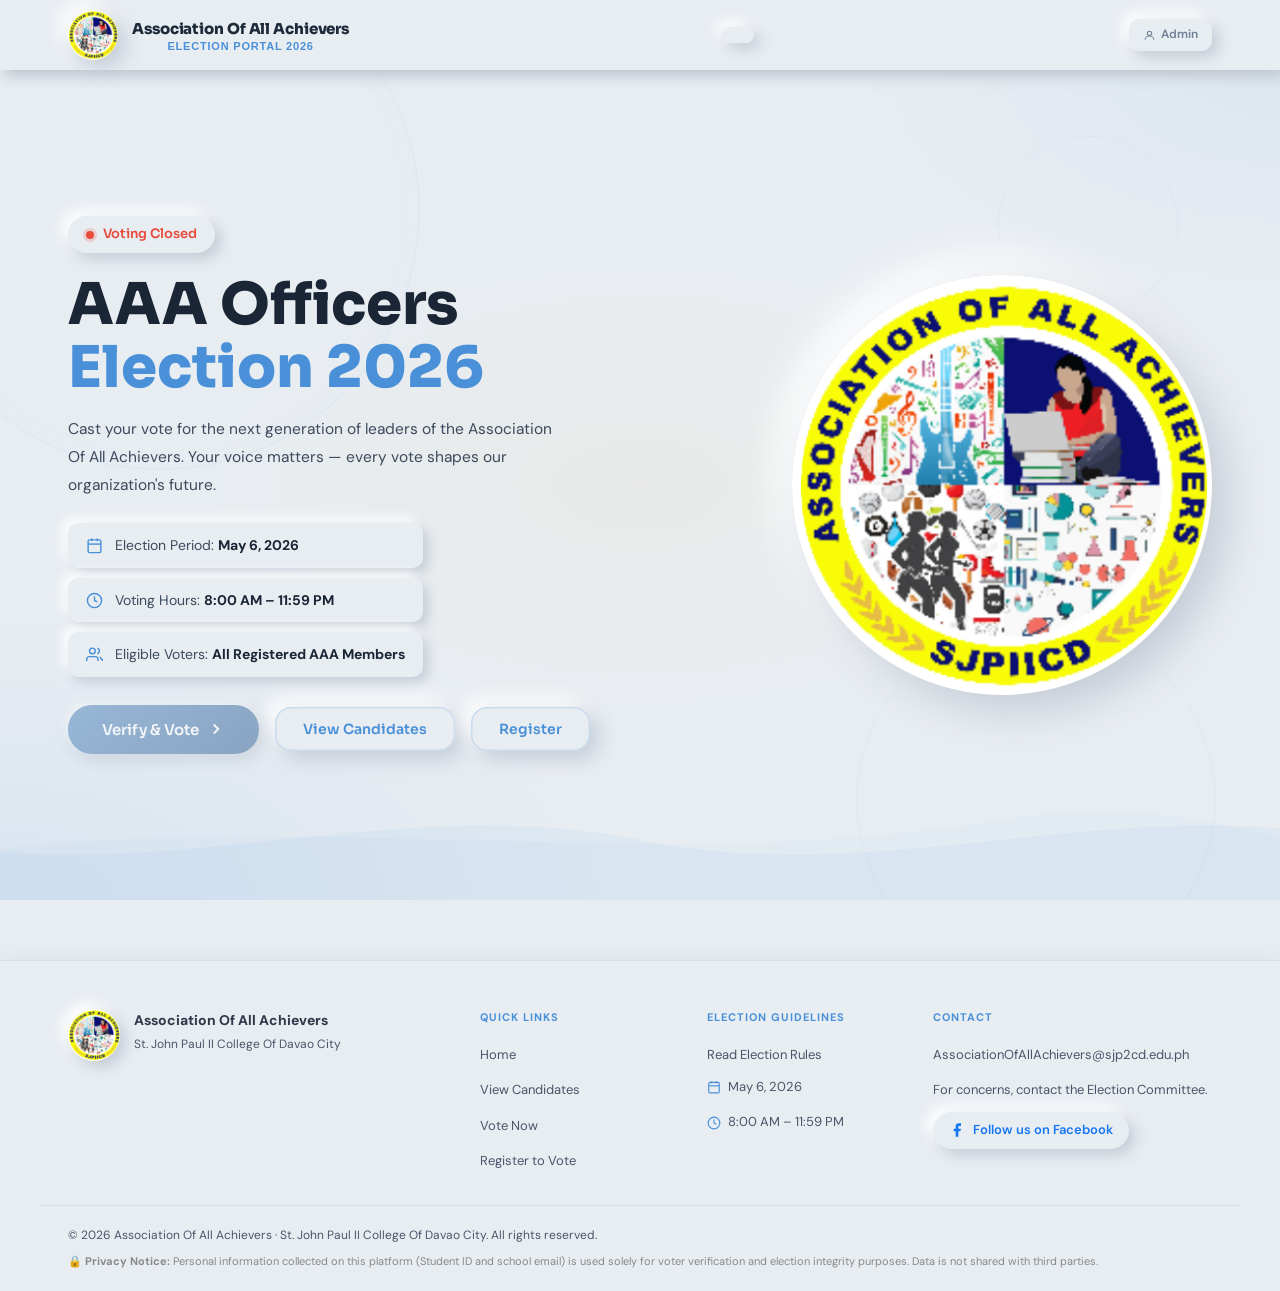
==== commit 6e457633: "commit" ====
--- a/index.html
+++ b/index.html
@@ -75,6 +75,7 @@
                 <svg viewBox="0 0 24 24" fill="none" stroke="currentColor" stroke-width="2.5"><polyline points="9 18 15 12 9 6"/></svg>
               </button>
               <button class="btn-ghost" id="viewCandidatesBtn" onclick="handleViewCandidates()">View Candidates</button>
+              <button class="btn-ghost" type="button" id="registerNowBtn" onclick="handleRegisterNow()">Register</button>
             </div>
           </div><!-- end hero-text -->
 
@@ -428,6 +429,26 @@
             </div>
           </div>
 
+          <!-- Registration Control -->
+          <div class="admin-panel">
+            <div class="admin-panel-header">
+              <div>
+                <h3>Registration</h3>
+                <p>Control whether students can submit new voter registrations.</p>
+              </div>
+            </div>
+            <div class="admin-status-row">
+              <div class="admin-status-indicator">
+                <span class="badge-dot" id="adminRegistrationDot"></span>
+                <span id="adminRegistrationLabel">Loading...</span>
+              </div>
+              <button class="btn-primary" id="adminRegistrationBtn" onclick="toggleRegistrationStatus()">
+                <span id="adminRegistrationBtnText">Loading...</span>
+                <div class="btn-spinner hidden" id="adminRegistrationSpinner"></div>
+              </button>
+            </div>
+          </div>
+
           <!-- Stats Row -->
           <div class="admin-stats-row">
             <div class="admin-stat-card">
@@ -621,7 +642,7 @@
           <li><a href="#" onclick="goToStep('stepLanding'); return false;">Home</a></li>
           <li><a href="#" id="footerCandidatesLink" onclick="handleViewCandidates(); return false;">View Candidates</a></li>
           <li><a href="#" onclick="goToStep('stepVerify'); return false;">Vote Now</a></li>
-          <li><a href="register.html">Register to Vote</a></li>
+          <li><a href="register.html" id="footerRegisterLink">Register to Vote</a></li>
         </ul>
       </div>
 
